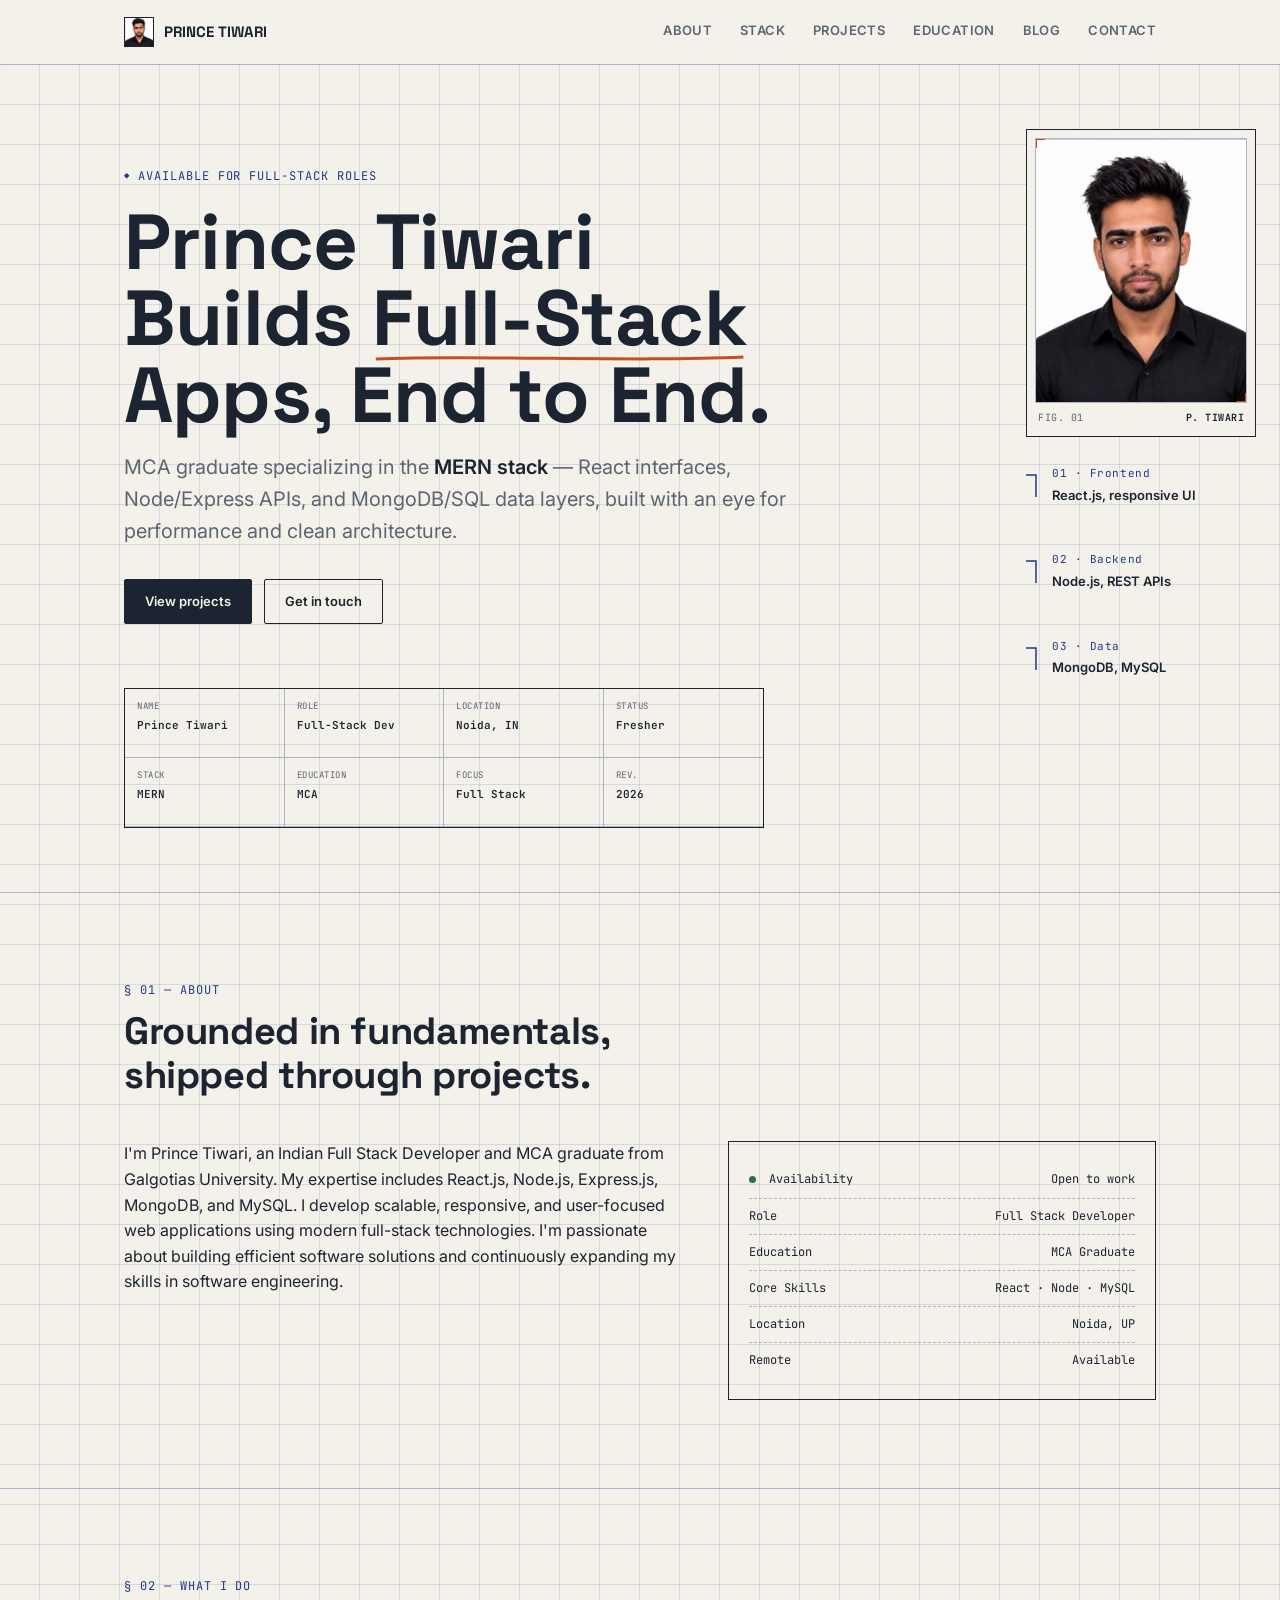
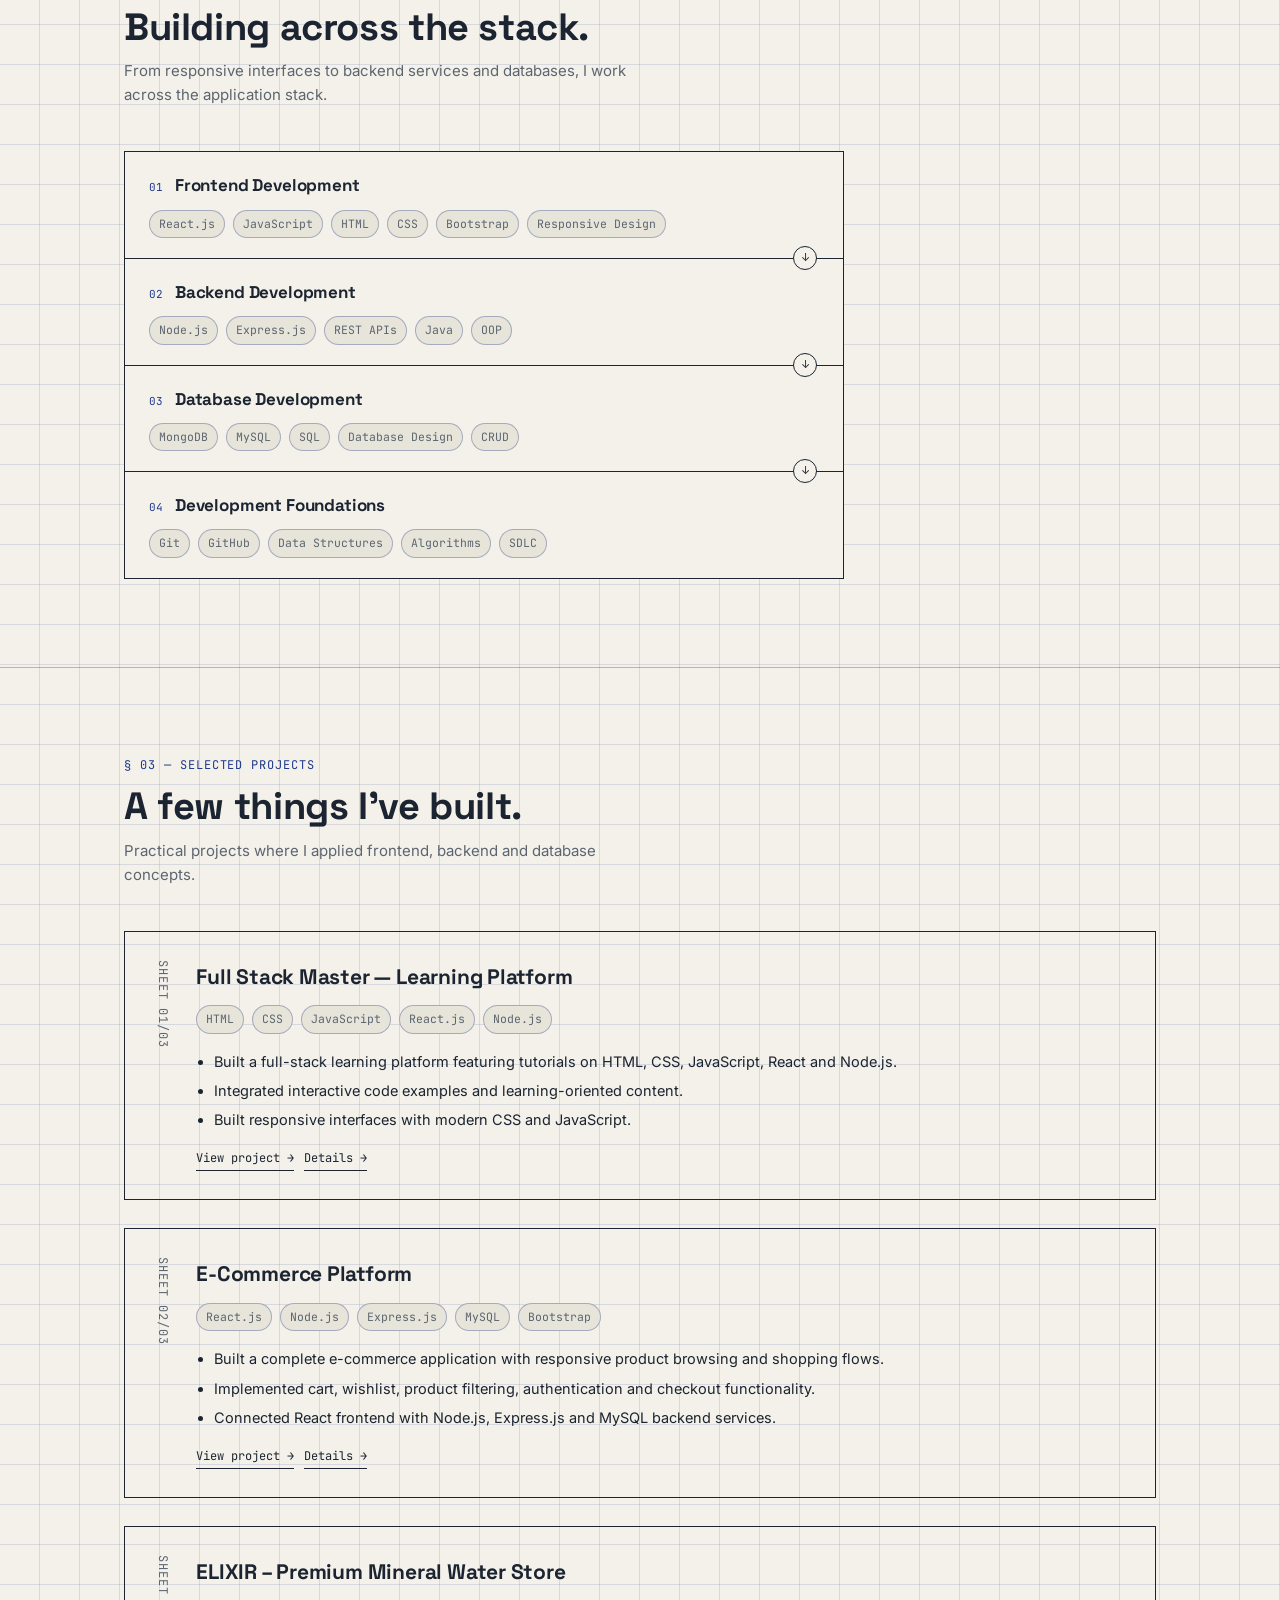
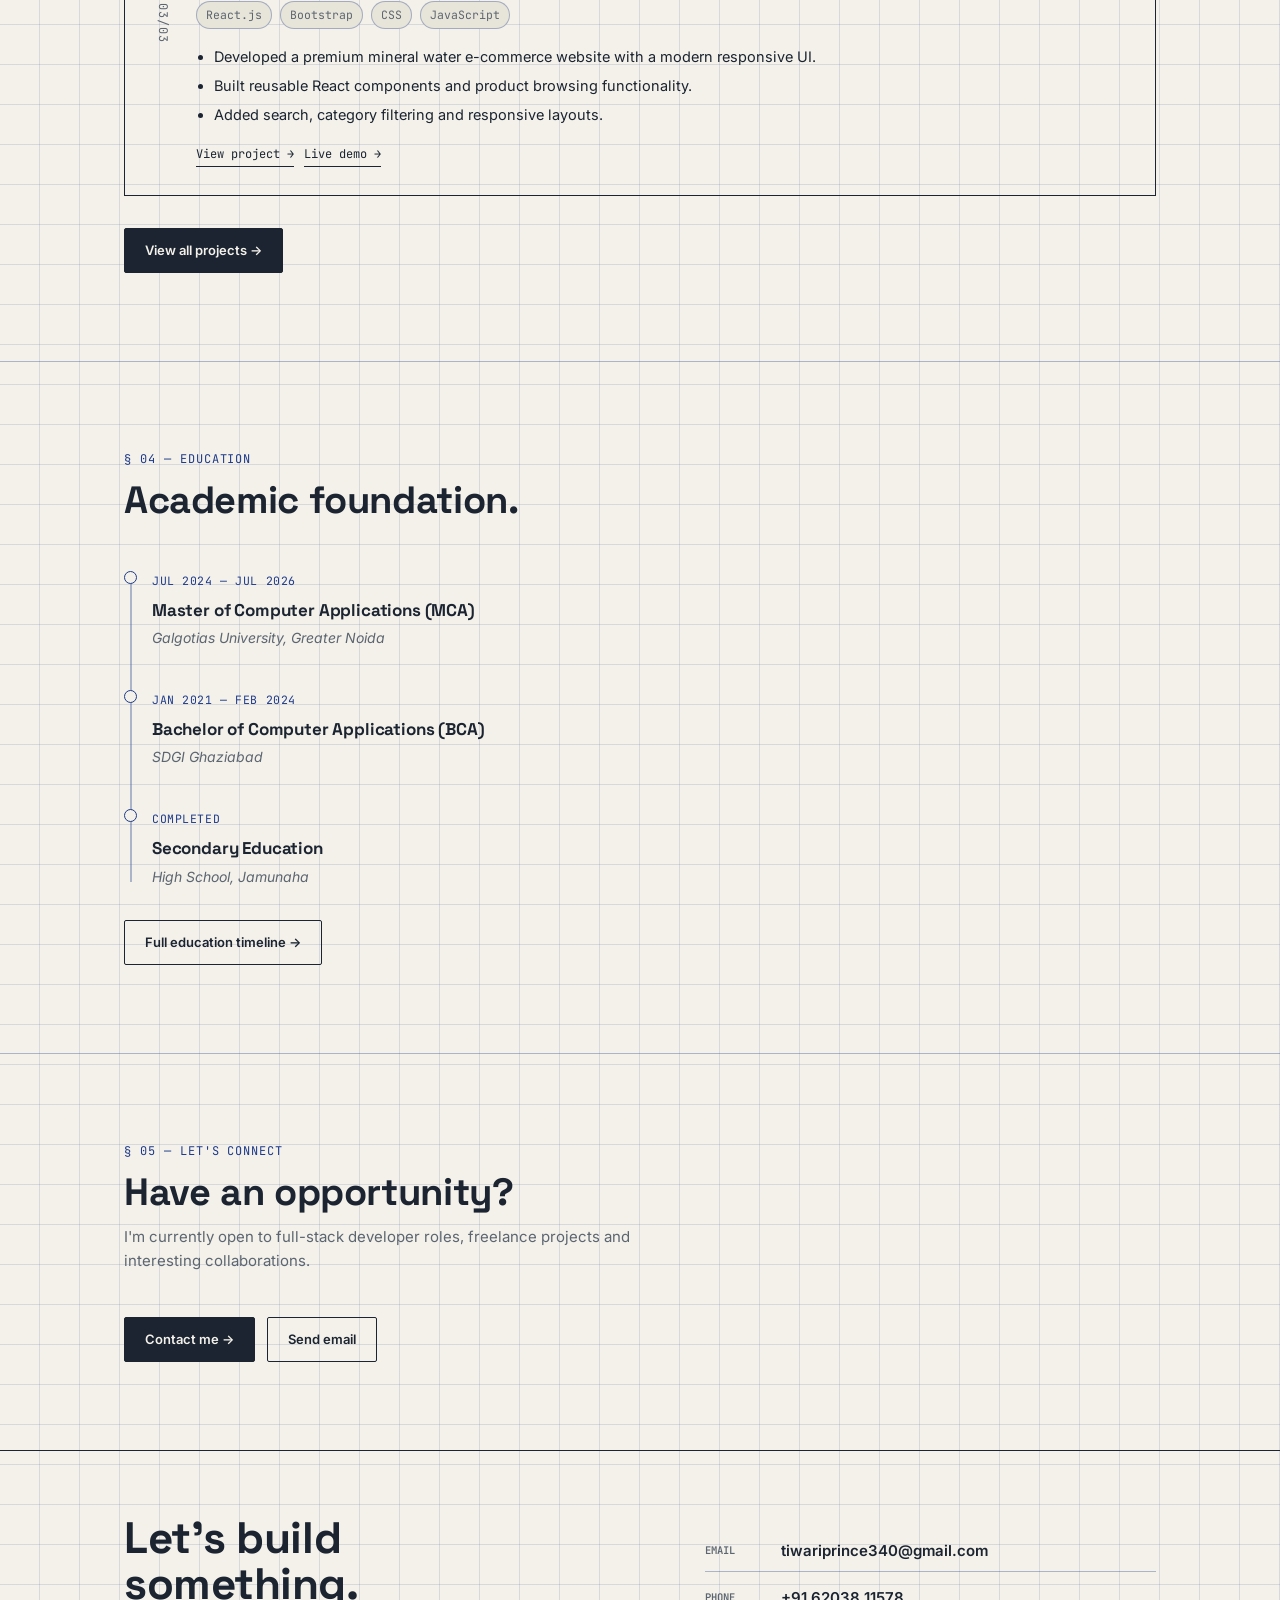
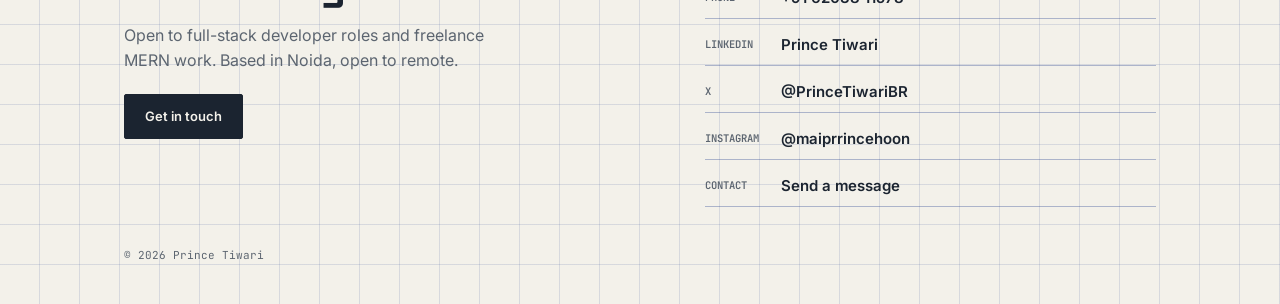
==== index.html @ 6db975df "Add Twitter link to social media section" ====
<!DOCTYPE html>
<html lang="en">

<head>
  <meta charset="UTF-8">
  <meta name="viewport" content="width=device-width, initial-scale=1.0">

  <title>Prince Tiwari | Full Stack Developer | Java & MERN Stack Portfolio</title>

  <meta name="description" content="Official portfolio of Prince Tiwari, Full Stack Developer specializing in Java, React.js, Node.js, Express.js, MongoDB and MySQL. Explore projects, skills and contact information.">

  <meta name="keywords" content="Prince Tiwari, Full Stack Developer, Java Developer, MERN Stack Developer, React Developer, Node.js, Express.js, MongoDB, MySQL, Portfolio">

  <meta name="author" content="Prince Tiwari">
  <meta name="robots" content="index, follow, max-image-preview:large">
  <meta name="language" content="English">
  <meta name="theme-color" content="#F3F1EA">

  <link rel="canonical" href="https://princetiwari.in/">

  <meta property="og:type" content="website">
  <meta property="og:site_name" content="Prince Tiwari">
  <meta property="og:title" content="Prince Tiwari | Full Stack Developer">
  <meta property="og:description" content="Official portfolio of Prince Tiwari featuring Full Stack Development projects, skills and experience.">
  <meta property="og:url" content="https://princetiwari.in/">
  <meta property="og:image" content="https://princetiwari.in/profile.webp">
  <meta property="og:image:width" content="1200">
  <meta property="og:image:height" content="630">
  <meta property="og:image:type" content="image/jpeg">

  <meta name="twitter:card" content="summary_large_image">
  <meta name="twitter:title" content="Prince Tiwari | Full Stack Developer">
  <meta name="twitter:description" content="Official portfolio of Prince Tiwari.">
  <meta name="twitter:creator" content="@PrinceTiwariBR">
  <meta name="twitter:image" content="https://princetiwari.in/profile.webp">

  <link rel="preconnect" href="https://fonts.googleapis.com">
  <link rel="preconnect" href="https://fonts.gstatic.com" crossorigin>

  <link href="https://fonts.googleapis.com/css2?family=Space+Grotesk:wght@500;600;700&family=Inter:wght@400;500;600&family=JetBrains+Mono:wght@400;500;600&display=swap" rel="stylesheet">

  <link rel="stylesheet" href="css/style.css">

  <link rel="icon" type="image/png" href="Pfavicon.png">

  <script type="application/ld+json">
  {
    "@context":"https://schema.org",
    "@type":"Person",
    "name":"Prince Tiwari",
    "url":"https://princetiwari.in",
    "jobTitle":"Full Stack Developer",
    "description":"Official portfolio of Prince Tiwari.",
    "email":"mailto:tiwariprince340@gmail.com",
    "sameAs":[
      "https://github.com/PRINCETIWARI360",
      "https://www.linkedin.com/in/princetiwariprincetiwari",
      "https://x.com/PrinceTiwariBR",
      "https://twitter.com/PrinceTiwariBR",
      "https://instagram.com/maiprrincehoon",
      "https://www.facebook.com/profile.php?id=100018404438643"
    ]
  }
  </script>
</head>

<body>

<header class="site">

  <div class="nav">

    <a class="brand" href="index.html">

      <span class="badge">
        <img src="Profile.webp" alt="Prince Tiwari">
      </span>

      PRINCE TIWARI

    </a>


    <button
      class="nav-toggle"
      id="navToggle"
      aria-label="Toggle navigation"
      aria-expanded="false"
    >
      <span></span>
      <span></span>
      <span></span>
    </button>


    <nav class="links" id="navLinks">

      <a href="about.html">
        About
      </a>

      <a href="stack.html">
        Stack
      </a>

      <a href="projects.html">
        Projects
      </a>

      <a href="education.html">
        Education
      </a>

      <a href="blog.html">Blog</a>

      <a href="contact.html">
        Contact
      </a>

    </nav>

  </div>

</header>


<main id="top">


  <section class="hero" style="border-top:none;">

    <div class="wrap">

      <span class="eyebrow">
        Available for full-stack roles
      </span>


      <h1>

        Prince Tiwari Builds

        <span class="draw-underline">

          Full-Stack

          <svg viewBox="0 0 200 10" preserveAspectRatio="none">
            <path d="M2,6 C60,2 140,9 198,4"></path>
          </svg>

        </span>

        Apps, End to End.

      </h1>


      <p class="role">

        MCA graduate specializing in the
        <strong>MERN stack</strong> — React interfaces,
        Node/Express APIs, and MongoDB/SQL data layers,
        built with an eye for performance and clean architecture.

      </p>


      <div class="cta-row">

        <a class="btn primary" href="projects.html">
          View projects
        </a>

        <a class="btn ghost" href="contact.html">
          Get in touch
        </a>

      </div>


      <div class="titleblock">

        <div>
          <span class="lbl">Name</span>
          <span class="val">Prince Tiwari</span>
        </div>

        <div>
          <span class="lbl">Role</span>
          <span class="val">Full-Stack Dev</span>
        </div>

        <div>
          <span class="lbl">Location</span>
          <span class="val">Noida, IN</span>
        </div>

        <div>
          <span class="lbl">Status</span>
          <span class="val">Fresher</span>
        </div>

        <div>
          <span class="lbl">Stack</span>
          <span class="val">MERN</span>
        </div>

        <div>
          <span class="lbl">Education</span>
          <span class="val">MCA</span>
        </div>

        <div>
          <span class="lbl">Focus</span>
          <span class="val">Full Stack</span>
        </div>

        <div>
          <span class="lbl">Rev.</span>
          <span class="val">2026</span>
        </div>

      </div>

    </div>


    <div class="callouts">


      <div class="hero-photo">

        <div class="frame">

          <span class="corner-tick tl"></span>
          <span class="corner-tick br"></span>

          <img
            src="Profile.webp"
            alt="Portrait of Prince Tiwari"
          >

        </div>

        <div class="cap">

          <span>Fig. 01</span>
          <b>P. Tiwari</b>

        </div>

      </div>


      <div class="callout">

        <svg width="20" height="30">
          <path
            d="M0,4 H10 V26"
            stroke="#1E3A8A"
            stroke-width="1.5"
            fill="none"
          ></path>
        </svg>

        <div class="k">
          01 · Frontend
        </div>

        <div class="v">
          React.js, responsive UI
        </div>

      </div>


      <div class="callout">

        <svg width="20" height="30">
          <path
            d="M0,4 H10 V26"
            stroke="#1E3A8A"
            stroke-width="1.5"
            fill="none"
          ></path>
        </svg>

        <div class="k">
          02 · Backend
        </div>

        <div class="v">
          Node.js, REST APIs
        </div>

      </div>


      <div class="callout">

        <svg width="20" height="30">
          <path
            d="M0,4 H10 V26"
            stroke="#1E3A8A"
            stroke-width="1.5"
            fill="none"
          ></path>
        </svg>

        <div class="k">
          03 · Data
        </div>

        <div class="v">
          MongoDB, MySQL
        </div>

      </div>


    </div>

  </section>


  <section id="about">

    <div class="wrap">

      <div class="section-head reveal">

        <span class="sheet-no">
          § 01 — About
        </span>

        <h2>
          Grounded in fundamentals,
          <br>
          shipped through projects.
        </h2>

      </div>


      <div class="about-grid reveal">

        <p>

          I'm Prince Tiwari, an Indian Full Stack Developer and
          MCA graduate from Galgotias University. My expertise
          includes React.js, Node.js, Express.js, MongoDB, and MySQL.

          I develop scalable, responsive, and user-focused web
          applications using modern full-stack technologies.

          I'm passionate about building efficient software solutions
          and continuously expanding my skills in software engineering.

        </p>


        <div class="status-card">

          <div class="row">

            <span>
              <span class="dot"></span>
              Availability
            </span>

            <span>
              Open to work
            </span>

          </div>


          <div class="row">
            <span>Role</span>
            <span>Full Stack Developer</span>
          </div>


          <div class="row">
            <span>Education</span>
            <span>MCA Graduate</span>
          </div>


          <div class="row">
            <span>Core Skills</span>
            <span>React · Node · MySQL</span>
          </div>


          <div class="row">
            <span>Location</span>
            <span>Noida, UP</span>
          </div>


          <div class="row">
            <span>Remote</span>
            <span>Available</span>
          </div>

        </div>

      </div>

    </div>

  </section>


  <section>

    <div class="wrap">

      <div class="section-head reveal">

        <span class="sheet-no">
          § 02 — What I do
        </span>

        <h2>
          Building across the stack.
        </h2>

        <p class="sub">
          From responsive interfaces to backend services and
          databases, I work across the application stack.
        </p>

      </div>


      <div class="stack-diagram reveal">


        <div class="stack-layer">

          <div class="layer-head">

            <span class="layer-tag">
              01
            </span>

            <h3>
              Frontend Development
            </h3>

          </div>

          <div class="tags">

            <span class="tag">React.js</span>
            <span class="tag">JavaScript</span>
            <span class="tag">HTML</span>
            <span class="tag">CSS</span>
            <span class="tag">Bootstrap</span>
            <span class="tag">Responsive Design</span>

          </div>

        </div>


        <div class="stack-layer">

          <span class="flow-arrow">
            ↓
          </span>

          <div class="layer-head">

            <span class="layer-tag">
              02
            </span>

            <h3>
              Backend Development
            </h3>

          </div>

          <div class="tags">

            <span class="tag">Node.js</span>
            <span class="tag">Express.js</span>
            <span class="tag">REST APIs</span>
            <span class="tag">Java</span>
            <span class="tag">OOP</span>

          </div>

        </div>


        <div class="stack-layer">

          <span class="flow-arrow">
            ↓
          </span>

          <div class="layer-head">

            <span class="layer-tag">
              03
            </span>

            <h3>
              Database Development
            </h3>

          </div>

          <div class="tags">

            <span class="tag">MongoDB</span>
            <span class="tag">MySQL</span>
            <span class="tag">SQL</span>
            <span class="tag">Database Design</span>
            <span class="tag">CRUD</span>

          </div>

        </div>


        <div class="stack-layer">

          <span class="flow-arrow">
            ↓
          </span>

          <div class="layer-head">

            <span class="layer-tag">
              04
            </span>

            <h3>
              Development Foundations
            </h3>

          </div>

          <div class="tags">

            <span class="tag">Git</span>
            <span class="tag">GitHub</span>
            <span class="tag">Data Structures</span>
            <span class="tag">Algorithms</span>
            <span class="tag">SDLC</span>

          </div>

        </div>


      </div>

    </div>

  </section>


  <section id="projects">

    <div class="wrap">

      <div class="section-head reveal">

        <span class="sheet-no">
          § 03 — Selected projects
        </span>

        <h2>
          A few things I've built.
        </h2>

        <p class="sub">
          Practical projects where I applied frontend,
          backend and database concepts.
        </p>

      </div>


      <div class="projects">


        <article class="project-card reveal">

          <div class="project-sheet">
            SHEET 01/03
          </div>


          <div class="project-body">

            <h3>
              Full Stack Master — Learning Platform
            </h3>


            <div class="tags">

              <span class="tag">HTML</span>
              <span class="tag">CSS</span>
              <span class="tag">JavaScript</span>
              <span class="tag">React.js</span>
              <span class="tag">Node.js</span>

            </div>


            <ul>

              <li>
                Built a full-stack learning platform featuring
                tutorials on HTML, CSS, JavaScript, React and Node.js.
              </li>

              <li>
                Integrated interactive code examples and
                learning-oriented content.
              </li>

              <li>
                Built responsive interfaces with modern CSS
                and JavaScript.
              </li>

            </ul>


            <div class="project-links">

              <a href="projects.html">
                View project →
              </a>

              <a href="projects.html">
                Details →
              </a>

            </div>

          </div>

        </article>


        <article class="project-card reveal">

          <div class="project-sheet">
            SHEET 02/03
          </div>


          <div class="project-body">

            <h3>
              E-Commerce Platform
            </h3>


            <div class="tags">

              <span class="tag">React.js</span>
              <span class="tag">Node.js</span>
              <span class="tag">Express.js</span>
              <span class="tag">MySQL</span>
              <span class="tag">Bootstrap</span>

            </div>


            <ul>

              <li>
                Built a complete e-commerce application with
                responsive product browsing and shopping flows.
              </li>

              <li>
                Implemented cart, wishlist, product filtering,
                authentication and checkout functionality.
              </li>

              <li>
                Connected React frontend with Node.js,
                Express.js and MySQL backend services.
              </li>

            </ul>


            <div class="project-links">

              <a href="projects.html">
                View project →
              </a>

              <a href="projects.html">
                Details →
              </a>

            </div>

          </div>

        </article>


        <article class="project-card reveal">

          <div class="project-sheet">
            SHEET 03/03
          </div>


          <div class="project-body">

            <h3>
              ELIXIR – Premium Mineral Water Store
            </h3>


            <div class="tags">

              <span class="tag">React.js</span>
              <span class="tag">Bootstrap</span>
              <span class="tag">CSS</span>
              <span class="tag">JavaScript</span>

            </div>


            <ul>

              <li>
                Developed a premium mineral water e-commerce
                website with a modern responsive UI.
              </li>

              <li>
                Built reusable React components and product
                browsing functionality.
              </li>

              <li>
                Added search, category filtering and
                responsive layouts.
              </li>

            </ul>


            <div class="project-links">

              <a href="projects.html">
                View project →
              </a>

              <a
                href="https://luxury-drinks.vercel.app/"
                target="_blank"
                rel="noopener noreferrer"
              >
                Live demo →
              </a>

            </div>

          </div>

        </article>


      </div>


      <div class="cta-row reveal">

        <a class="btn primary" href="projects.html">
          View all projects →
        </a>

      </div>

    </div>

  </section>


  <section id="education">

    <div class="wrap">

      <div class="section-head reveal">

        <span class="sheet-no">
          § 04 — Education
        </span>

        <h2>
          Academic foundation.
        </h2>

      </div>


      <div class="timeline reveal">


        <div class="t-item">

          <span class="range">
            Jul 2024 — Jul 2026
          </span>

          <h3>
            Master of Computer Applications (MCA)
          </h3>

          <div class="school">
            Galgotias University, Greater Noida
          </div>

        </div>


        <div class="t-item">

          <span class="range">
            Jan 2021 — Feb 2024
          </span>

          <h3>
            Bachelor of Computer Applications (BCA)
          </h3>

          <div class="school">
            SDGI Ghaziabad
          </div>

        </div>


        <div class="t-item">

          <span class="range">
            Completed
          </span>

          <h3>
            Secondary Education
          </h3>

          <div class="school">
            High School, Jamunaha
          </div>

        </div>


      </div>


      <div class="cta-row reveal">

        <a class="btn ghost" href="education.html">
          Full education timeline →
        </a>

      </div>

    </div>

  </section>


  <section>

    <div class="wrap">

      <div class="section-head reveal">

        <span class="sheet-no">
          § 05 — Let's connect
        </span>

        <h2>
          Have an opportunity?
        </h2>

        <p class="sub">
          I'm currently open to full-stack developer roles,
          freelance projects and interesting collaborations.
        </p>

      </div>


      <div class="cta-row reveal">

        <a class="btn primary" href="contact.html">
          Contact me →
        </a>

        <a
          class="btn ghost"
          href="mailto:tiwariprince340@gmail.com"
        >
          Send email
        </a>

      </div>

    </div>

  </section>


</main>


<footer id="contact">

  <div class="wrap">

    <div class="contact-grid">


      <div>

        <h2>
          Let's build
          <br>
          something.
        </h2>

        <p
          style="
            color:var(--ink-dim);
            margin-top:16px;
            max-width:40ch;
          "
        >
          Open to full-stack developer roles and freelance MERN work.
          Based in Noida, open to remote.
        </p>

        <a
          class="btn primary"
          href="contact.html"
          style="margin-top:20px;"
        >
          Get in touch
        </a>

      </div>


      <div class="contact-list">


        <a href="mailto:tiwariprince340@gmail.com">

          <span class="k">
            Email
          </span>

          tiwariprince340@gmail.com

        </a>


        <a href="tel:+916203811578">

          <span class="k">
            Phone
          </span>

          +91 62038 11578

        </a>


        <a
          href="https://linkedin.com/in/princetiwariprincetiwari/"
          target="_blank"
          rel="noopener noreferrer"
        >

          <span class="k">
            LinkedIn
          </span>

          Prince Tiwari

        </a>


        <a
          href="https://x.com/PrinceTiwariBR"
          target="_blank"
          rel="noopener noreferrer"
        >

          <span class="k">
            X
          </span>

          @PrinceTiwariBR

        </a>


        <a
          href="https://instagram.com/maiprrincehoon"
          target="_blank"
          rel="noopener noreferrer"
        >

          <span class="k">
            Instagram
          </span>

          @maiprrincehoon

        </a>


        <a href="contact.html">

          <span class="k">
            Contact
          </span>

          Send a message

        </a>


      </div>

    </div>


    <div class="fine">

      <span>
        © <span id="year"></span> Prince Tiwari
      </span>

    </div>

  </div>

</footer>


<script src="js/main.js"></script>

</body>

</html>
---- css/style.css ----
:root {
  --paper: #F3F1EA;
  --paper-dim: #E7E4D9;
  --ink: #1B2430;
  --ink-dim: #5C6570;
  --blue: #1E3A8A;
  --blue-line: #1E3A8A55;
  --blue-faint: #1E3A8A22;
  --accent: #C4501F;
  --ok: #2F6D4F;
  --radius: 2px;
  --maxw: 1080px;
}

* {
  box-sizing: border-box;
  margin: 0;
  padding: 0;
}

html {
  scroll-behavior: smooth;
}

body {
  margin: 0;
  background:
    repeating-linear-gradient(
      0deg,
      transparent,
      transparent 39px,
      var(--blue-faint) 39px,
      var(--blue-faint) 40px
    ),
    repeating-linear-gradient(
      90deg,
      transparent,
      transparent 39px,
      var(--blue-faint) 39px,
      var(--blue-faint) 40px
    ),
    var(--paper);
  color: var(--ink);
  font-family: "Inter", sans-serif;
  line-height: 1.6;
  overflow-x: hidden;
}

::selection {
  background: var(--blue);
  color: var(--paper);
}

a {
  color: inherit;
}

button,
input,
textarea {
  font-family: inherit;
}

img {
  max-width: 100%;
}

.mono {
  font-family: "JetBrains Mono", monospace;
}

.wrap {
  width: 100%;
  max-width: var(--maxw);
  margin: 0 auto;
  padding: 0 24px;
}

h1,
h2,
h3 {
  font-family: "Space Grotesk", sans-serif;
  margin: 0;
  letter-spacing: -0.01em;
}

h1,
h2,
h3,
p {
  overflow-wrap: break-word;
}

:focus-visible {
  outline: 2px solid var(--accent);
  outline-offset: 3px;
}

header.site {
  position: sticky;
  top: 0;
  z-index: 40;
  background: rgba(243, 241, 234, 0.9);
  backdrop-filter: blur(8px);
  border-bottom: 1px solid var(--blue-line);
}

.nav {
  display: flex;
  align-items: center;
  justify-content: space-between;
  width: 100%;
  max-width: var(--maxw);
  min-height: 64px;
  margin: 0 auto;
  padding: 14px 24px;
}

.brand {
  display: flex;
  align-items: center;
  gap: 10px;
  font-family: "Space Grotesk", sans-serif;
  font-weight: 700;
  font-size: 15px;
  text-decoration: none;
  white-space: nowrap;
}

.brand .badge {
  width: 30px;
  height: 30px;
  border: 1.5px solid var(--ink);
  display: flex;
  align-items: center;
  justify-content: center;
  font-size: 12px;
  font-weight: 700;
  font-family: "JetBrains Mono", monospace;
  background: var(--paper);
  overflow: hidden;
  flex-shrink: 0;
}

.brand .badge img {
  width: 100%;
  height: 100%;
  object-fit: cover;
  display: block;
}

nav.links {
  display: flex;
  align-items: center;
  gap: 28px;
}

nav.links a {
  text-decoration: none;
  font-size: 13px;
  font-weight: 600;
  color: var(--ink-dim);
  letter-spacing: 0.03em;
  text-transform: uppercase;
  position: relative;
  padding-bottom: 3px;
}

nav.links a::after {
  content: "";
  position: absolute;
  left: 0;
  bottom: 0;
  width: 0;
  height: 1.5px;
  background: var(--accent);
  transition: width 200ms ease;
}

nav.links a:hover::after,
nav.links a:focus-visible::after {
  width: 100%;
}

.nav-toggle {
  display: none;
  background: transparent;
  border: 1px solid var(--ink);
  border-radius: var(--radius);
  width: 38px;
  height: 34px;
  cursor: pointer;
  padding: 0;
}

.nav-toggle span {
  display: block;
  width: 17px;
  height: 2px;
  background: var(--ink);
  margin: 3px auto;
}

.hero {
  position: relative;
  padding: 96px 0 64px;
  overflow: hidden;
}

.hero .wrap {
  position: relative;
}

.eyebrow {
  display: inline-flex;
  align-items: center;
  gap: 8px;
  font-family: "JetBrains Mono", monospace;
  font-size: 12px;
  letter-spacing: 0.08em;
  color: var(--blue);
  text-transform: uppercase;
  margin-bottom: 18px;
}

.eyebrow::before {
  content: "◆";
  font-size: 9px;
}

.hero h1 {
  font-size: clamp(40px, 7vw, 78px);
  line-height: 0.98;
  font-weight: 700;
  max-width: 14ch;
}

.hero .role {
  margin-top: 18px;
  font-size: clamp(16px, 2.4vw, 20px);
  color: var(--ink-dim);
  max-width: 52ch;
}

.hero .role strong {
  color: var(--ink);
  font-weight: 600;
}

.cta-row {
  display: flex;
  flex-wrap: wrap;
  gap: 12px;
  margin-top: 32px;
}

.btn {
  display: inline-flex;
  align-items: center;
  justify-content: center;
  gap: 8px;
  min-height: 44px;
  padding: 11px 20px;
  border-radius: var(--radius);
  font-size: 13px;
  font-weight: 600;
  text-decoration: none;
  border: 1.5px solid var(--ink);
  cursor: pointer;
  font-family: "Inter", sans-serif;
  transition:
    transform 150ms ease,
    background 150ms ease,
    color 150ms ease;
}

.btn.primary {
  background: var(--ink);
  color: var(--paper);
}

.btn.primary:hover {
  background: var(--blue);
  border-color: var(--blue);
  transform: translateY(-2px);
}

.btn.ghost {
  background: transparent;
  color: var(--ink);
}

.btn.ghost:hover {
  background: var(--ink);
  color: var(--paper);
  transform: translateY(-2px);
}

.btn:disabled {
  opacity: 0.6;
  cursor: not-allowed;
  transform: none;
}

.callouts {
  position: absolute;
  right: 24px;
  top: 64px;
  width: 230px;
  display: none;
}

.hero-photo {
  border: 1.5px solid var(--ink);
  background: var(--paper);
  padding: 8px;
  margin-bottom: 28px;
}

.hero-photo .frame {
  position: relative;
  border: 1px solid var(--blue-line);
  overflow: hidden;
  aspect-ratio: 4 / 5;
}

.hero-photo img {
  width: 100%;
  height: 100%;
  aspect-ratio: 4 / 5;
  object-fit: cover;
  display: block;
}

.hero-photo .cap {
  display: flex;
  justify-content: space-between;
  align-items: baseline;
  font-family: "JetBrains Mono", monospace;
  font-size: 10px;
  color: var(--ink-dim);
  padding: 7px 3px 2px;
  text-transform: uppercase;
  letter-spacing: 0.05em;
}

.hero-photo .cap b {
  color: var(--ink);
}

.corner-tick {
  position: absolute;
  width: 10px;
  height: 10px;
}

.corner-tick.tl {
  top: -1px;
  left: -1px;
  border-top: 2px solid var(--accent);
  border-left: 2px solid var(--accent);
}

.corner-tick.br {
  bottom: -1px;
  right: -1px;
  border-bottom: 2px solid var(--accent);
  border-right: 2px solid var(--accent);
}

.callout {
  position: relative;
  margin-bottom: 46px;
  padding-left: 26px;
}

.callout svg {
  position: absolute;
  left: 0;
  top: 6px;
}

.callout .k {
  font-family: "JetBrains Mono", monospace;
  font-size: 11px;
  color: var(--blue);
  letter-spacing: 0.05em;
}

.callout .v {
  font-size: 13px;
  font-weight: 600;
  margin-top: 2px;
}

.titleblock {
  margin-top: 64px;
  border: 1.5px solid var(--ink);
  display: grid;
  grid-template-columns: repeat(4, 1fr);
  max-width: 640px;
  min-height: 140px;
  align-items: stretch;
  font-family: "JetBrains Mono", monospace;
  font-size: 11px;
}

.titleblock div {
  padding: 10px 12px;
  border-right: 1px solid var(--blue-line);
  border-bottom: 1px solid var(--blue-line);
  min-width: 0;
}

.titleblock div:nth-child(4n) {
  border-right: none;
}

.titleblock .lbl {
  color: var(--ink-dim);
  text-transform: uppercase;
  letter-spacing: 0.06em;
  font-size: 9px;
  margin-bottom: 4px;
  display: block;
}

.titleblock .val {
  font-weight: 600;
  color: var(--ink);
  overflow-wrap: anywhere;
}

.draw-underline {
  position: relative;
  display: inline-block;
}

.draw-underline svg {
  position: absolute;
  left: 0;
  bottom: -6px;
  width: 100%;
  height: 10px;
}

.draw-underline path {
  stroke: var(--accent);
  stroke-width: 3;
  fill: none;
  stroke-dasharray: 400;
  stroke-dashoffset: 400;
  animation: draw 900ms 300ms ease forwards;
}

@keyframes draw {
  to {
    stroke-dashoffset: 0;
  }
}

section {
  padding: 88px 0;
  border-top: 1px solid var(--blue-line);
}

.section-head {
  margin-bottom: 44px;
}

.sheet-no {
  font-family: "JetBrains Mono", monospace;
  font-size: 12px;
  color: var(--blue);
  letter-spacing: 0.08em;
  text-transform: uppercase;
  display: block;
  margin-bottom: 10px;
}

.section-head h2 {
  font-size: clamp(26px, 4vw, 38px);
  line-height: 1.15;
}

.section-head p.sub {
  color: var(--ink-dim);
  max-width: 60ch;
  margin-top: 10px;
  font-size: 15px;
}

.reveal {
  opacity: 0;
  transform: translateY(18px);
  transition:
    opacity 600ms ease,
    transform 600ms ease;
}

.reveal.visible {
  opacity: 1;
  transform: none;
}

.about-grid {
  display: grid;
  grid-template-columns: 1.3fr 1fr;
  gap: 48px;
}

.about-grid p {
  font-size: 16px;
  color: var(--ink);
}

.status-card {
  border: 1.5px solid var(--ink);
  padding: 20px;
  font-family: "JetBrains Mono", monospace;
  font-size: 12px;
  align-self: start;
}

.status-card .row {
  display: flex;
  justify-content: space-between;
  align-items: flex-start;
  gap: 15px;
  padding: 8px 0;
  border-bottom: 1px dashed var(--blue-line);
}

.status-card .row:last-child {
  border-bottom: none;
}

.status-card .row > span:last-child {
  text-align: right;
  overflow-wrap: anywhere;
}

.status-card .dot {
  width: 7px;
  height: 7px;
  border-radius: 50%;
  background: var(--ok);
  display: inline-block;
  margin-right: 6px;
}

.stack-diagram {
  position: relative;
  display: flex;
  flex-direction: column;
  gap: 0;
  max-width: 720px;
}

.stack-layer {
  border: 1.5px solid var(--ink);
  border-top: none;
  padding: 20px 24px;
  position: relative;
  background: var(--paper);
}

.stack-layer:first-child {
  border-top: 1.5px solid var(--ink);
}

.stack-layer .layer-head {
  display: flex;
  align-items: baseline;
  gap: 12px;
  margin-bottom: 10px;
}

.stack-layer .layer-tag {
  font-family: "JetBrains Mono", monospace;
  font-size: 11px;
  color: var(--blue);
}

.stack-layer h3 {
  font-size: 17px;
}

.tags {
  display: flex;
  flex-wrap: wrap;
  gap: 8px;
}

.tag {
  font-family: "JetBrains Mono", monospace;
  font-size: 11.5px;
  border: 1px solid var(--blue-line);
  padding: 4px 9px;
  border-radius: 999px;
  color: var(--ink-dim);
  background: var(--paper-dim);
  overflow-wrap: anywhere;
}

.flow-arrow {
  position: absolute;
  right: 26px;
  top: -13px;
  width: 24px;
  height: 24px;
  border: 1.5px solid var(--ink);
  border-radius: 50%;
  background: var(--paper);
  display: flex;
  align-items: center;
  justify-content: center;
  font-size: 11px;
  z-index: 2;
}

.projects {
  display: flex;
  flex-direction: column;
  gap: 28px;
}

.project-card {
  border: 1.5px solid var(--ink);
  padding: 28px;
  display: grid;
  grid-template-columns: auto 1fr;
  gap: 24px;
  position: relative;
  transition:
    box-shadow 200ms ease,
    transform 200ms ease;
}

.project-card:hover {
  box-shadow: 6px 6px 0 var(--blue-faint);
  transform: translate(-2px, -2px);
}

.project-sheet {
  font-family: "JetBrains Mono", monospace;
  font-size: 12px;
  color: var(--ink-dim);
  writing-mode: vertical-rl;
  text-orientation: mixed;
  letter-spacing: 0.08em;
}

.project-body h3 {
  font-size: 21px;
  margin-bottom: 4px;
}

.project-body .tags {
  margin: 12px 0 16px;
}

.project-body ul {
  margin: 0 0 18px;
  padding-left: 18px;
  color: var(--ink);
  font-size: 14.5px;
}

.project-body li {
  margin-bottom: 6px;
}

.project-links {
  display: flex;
  flex-wrap: wrap;
  gap: 10px;
}

.project-links a {
  font-family: "JetBrains Mono", monospace;
  font-size: 12px;
  text-decoration: none;
  border-bottom: 1px solid var(--ink);
  padding-bottom: 2px;
  color: var(--ink);
}

.project-links a:hover {
  color: var(--accent);
  border-color: var(--accent);
}

.timeline {
  position: relative;
  padding-left: 28px;
  max-width: 720px;
}

.timeline::before {
  content: "";
  position: absolute;
  left: 6px;
  top: 6px;
  bottom: 6px;
  width: 1.5px;
  background: var(--blue-line);
}

.t-item {
  position: relative;
  padding-bottom: 36px;
}

.t-item:last-child {
  padding-bottom: 0;
}

.t-item::before {
  content: "";
  position: absolute;
  left: -28px;
  top: 4px;
  width: 11px;
  height: 11px;
  border: 1.5px solid var(--blue);
  background: var(--paper);
  border-radius: 50%;
}

.t-item .range {
  font-family: "JetBrains Mono", monospace;
  font-size: 11.5px;
  color: var(--blue);
  text-transform: uppercase;
  letter-spacing: 0.05em;
}

.t-item h3 {
  font-size: 17px;
  margin: 5px 0 3px;
}

.t-item .school {
  color: var(--ink-dim);
  font-size: 14px;
  font-style: italic;
}

footer {
  border-top: 1.5px solid var(--ink);
  padding: 64px 0 40px;
}

.contact-grid {
  display: grid;
  grid-template-columns: 1.2fr 1fr;
  gap: 40px;
}

footer h2 {
  font-size: clamp(28px, 5vw, 44px);
  max-width: 12ch;
  line-height: 1.05;
}

.contact-list {
  display: flex;
  flex-direction: column;
  gap: 14px;
  margin-top: 24px;
}

.contact-list a {
  display: flex;
  align-items: center;
  gap: 12px;
  text-decoration: none;
  font-size: 15px;
  font-weight: 600;
  padding-bottom: 8px;
  border-bottom: 1px solid var(--blue-line);
  transition:
    padding-left 150ms ease,
    color 150ms ease;
  overflow-wrap: anywhere;
}

.contact-list a:hover {
  padding-left: 8px;
  color: var(--blue);
}

.contact-list .k {
  font-family: "JetBrains Mono", monospace;
  font-size: 10.5px;
  color: var(--ink-dim);
  text-transform: uppercase;
  width: 64px;
  flex-shrink: 0;
}

.fine {
  margin-top: 40px;
  font-family: "JetBrains Mono", monospace;
  font-size: 11px;
  color: var(--ink-dim);
  display: flex;
  justify-content: space-between;
  flex-wrap: wrap;
  gap: 8px;
}

#contact-form {
  width: 100%;
  max-width: 720px;
}

#contact-form input,
#contact-form textarea {
  transition:
    border-color 150ms ease,
    box-shadow 150ms ease;
}

#contact-form input:focus,
#contact-form textarea:focus {
  border-color: var(--blue) !important;
  box-shadow: 3px 3px 0 var(--blue-faint);
}

#contact-form textarea {
  min-height: 150px;
}

@media (min-width: 960px) {
  .callouts {
    display: block;
  }
}

@media (max-width: 959px) {
  .hero {
    padding-top: 75px;
  }

  .hero h1 {
    max-width: 13ch;
  }

  .callouts {
    position: relative;
    right: auto;
    top: auto;
    width: min(100%, 360px);
    margin: 50px auto 0;
    display: block;
  }

  .hero-photo {
    margin-bottom: 30px;
  }

  .callout {
    margin-bottom: 28px;
  }

  .titleblock {
    max-width: 100%;
  }
}

@media (max-width: 760px) {
  nav.links {
    position: absolute;
    top: 100%;
    left: 0;
    right: 0;
    flex-direction: column;
    align-items: stretch;
    background: rgba(243, 241, 234, 0.98);
    border-bottom: 1px solid var(--blue-line);
    padding: 16px 24px;
    gap: 0;
    display: none;
  }

  nav.links.open {
    display: flex;
  }

  nav.links a {
    padding: 12px 0;
    border-bottom: 1px solid var(--blue-line);
  }

  nav.links a:last-child {
    border-bottom: none;
  }

  .nav-toggle {
    display: block;
  }

  .hero {
    padding: 68px 0 55px;
  }

  .hero h1 {
    font-size: clamp(38px, 11vw, 58px);
    max-width: 100%;
  }

  .hero .role {
    font-size: 16px;
  }

  .titleblock {
    grid-template-columns: repeat(2, 1fr);
    margin-top: 45px;
  }

  .titleblock div:nth-child(4n) {
    border-right: 1px solid var(--blue-line);
  }

  .titleblock div:nth-child(2n) {
    border-right: none;
  }

  section {
    padding: 65px 0;
  }

  .about-grid {
    grid-template-columns: 1fr;
    gap: 30px;
  }

  .contact-grid {
    grid-template-columns: 1fr;
    gap: 25px;
  }

  .project-card {
    grid-template-columns: 1fr;
    gap: 15px;
    padding: 22px;
  }

  .project-sheet {
    writing-mode: horizontal-tb;
  }

  .stack-layer {
    padding: 18px;
  }

  .stack-layer .layer-head {
    align-items: flex-start;
  }

  .flow-arrow {
    right: 18px;
  }

  .status-card {
    width: 100%;
  }

  .contact-list {
    margin-top: 0;
  }
}

@media (max-width: 520px) {
  .wrap {
    padding: 0 17px;
  }

  .nav {
    padding: 12px 17px;
  }

  .brand {
    font-size: 13px;
  }

  .brand .badge {
    width: 28px;
    height: 28px;
  }

  .hero {
    padding: 55px 0 45px;
  }

  .eyebrow {
    font-size: 10px;
  }

  .hero h1 {
    font-size: clamp(35px, 12vw, 48px);
    line-height: 1.02;
  }

  .hero .role {
    font-size: 15px;
    line-height: 1.55;
  }

  .cta-row {
    flex-direction: column;
    align-items: stretch;
  }

  .cta-row .btn {
    width: 100%;
  }

  .titleblock {
    grid-template-columns: 1fr 1fr;
    font-size: 10px;
  }

  .titleblock div {
    padding: 9px;
  }

  .titleblock .lbl {
    font-size: 8px;
  }

  .titleblock .val {
    font-size: 10px;
  }

  .callouts {
    width: 100%;
  }

  .hero-photo {
    max-width: 300px;
    margin-left: auto;
    margin-right: auto;
  }

  .section-head {
    margin-bottom: 30px;
  }

  .section-head h2 {
    font-size: 27px;
  }

  .section-head p.sub {
    font-size: 14px;
  }

  .about-grid p {
    font-size: 14.5px;
  }

  .status-card {
    padding: 15px;
    font-size: 10.5px;
  }

  .status-card .row {
    gap: 10px;
  }

  .stack-layer h3 {
    font-size: 15px;
  }

  .stack-layer .layer-tag {
    font-size: 10px;
  }

  .tag {
    font-size: 10px;
    padding: 4px 8px;
  }

  .project-card {
    padding: 18px;
  }

  .project-body h3 {
    font-size: 19px;
  }

  .project-body ul {
    font-size: 13.5px;
    padding-left: 17px;
  }

  .project-sheet {
    font-size: 10px;
  }

  .timeline {
    padding-left: 25px;
  }

  .t-item::before {
    left: -25px;
  }

  .timeline::before {
    left: 5px;
  }

  .t-item h3 {
    font-size: 15px;
  }

  .t-item .school {
    font-size: 13px;
  }

  .t-item .range {
    font-size: 10px;
  }

  footer {
    padding: 50px 0 30px;
  }

  footer h2 {
    font-size: 34px;
  }

  .contact-list a {
    font-size: 13px;
  }

  .contact-list .k {
    width: 58px;
    font-size: 9px;
  }

  .fine {
    font-size: 9px;
  }
}

@media (prefers-reduced-motion: reduce) {
  html {
    scroll-behavior: auto;
  }

  *,
  *::before,
  *::after {
    animation-duration: 0.001ms !important;
    animation-iteration-count: 1 !important;
    transition-duration: 0.001ms !important;
  }
}
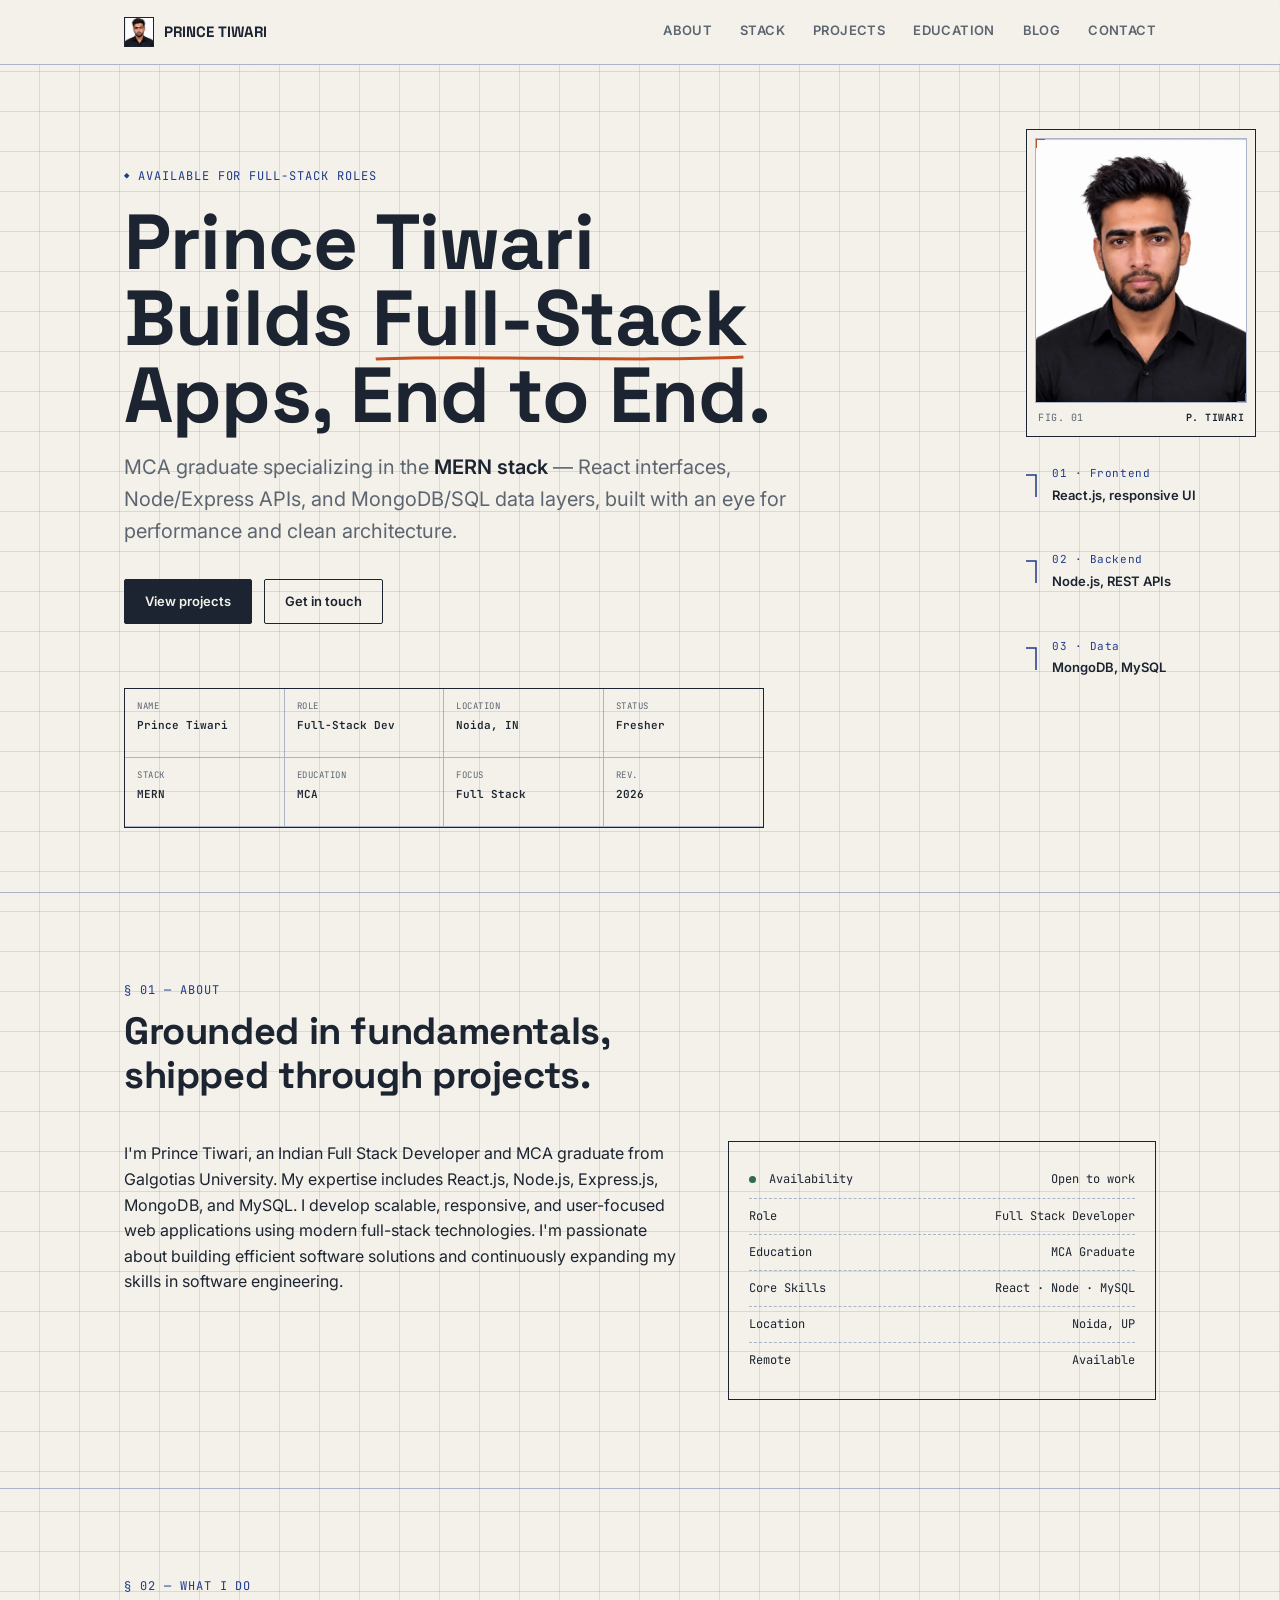
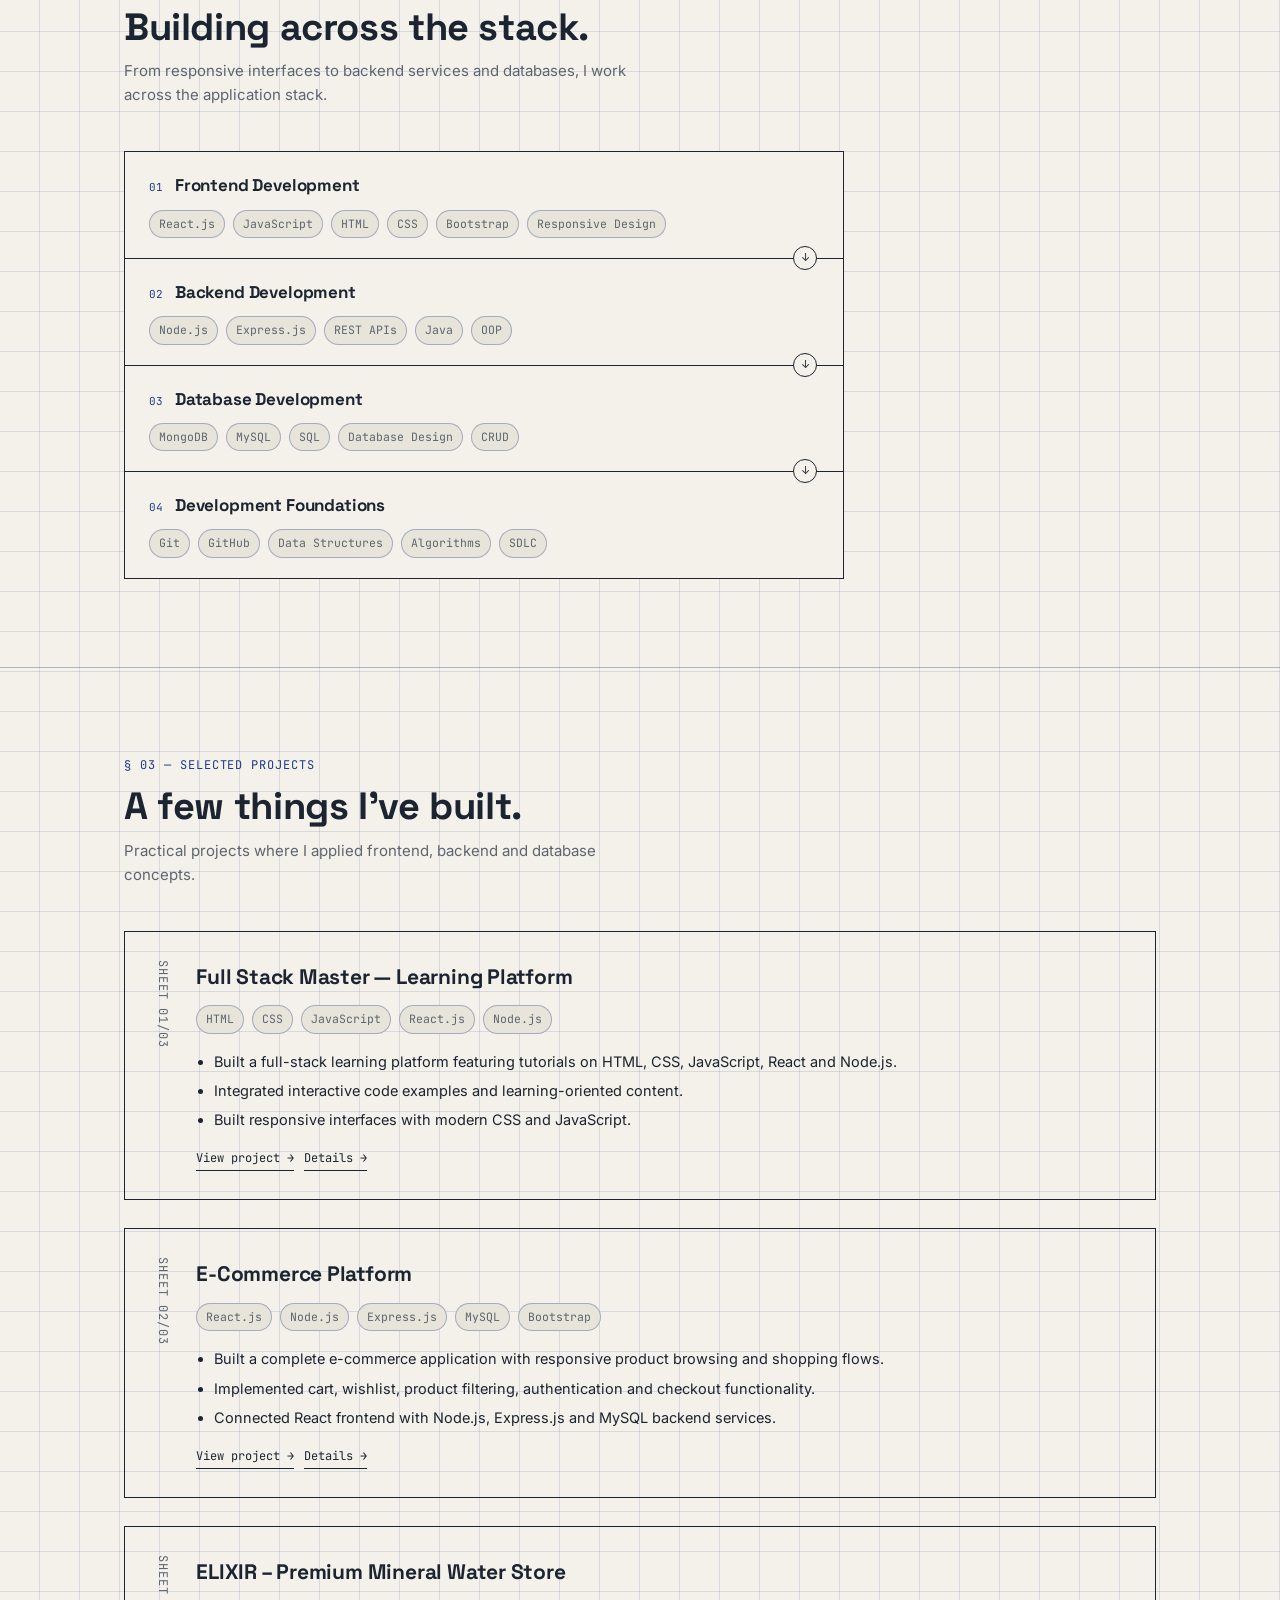
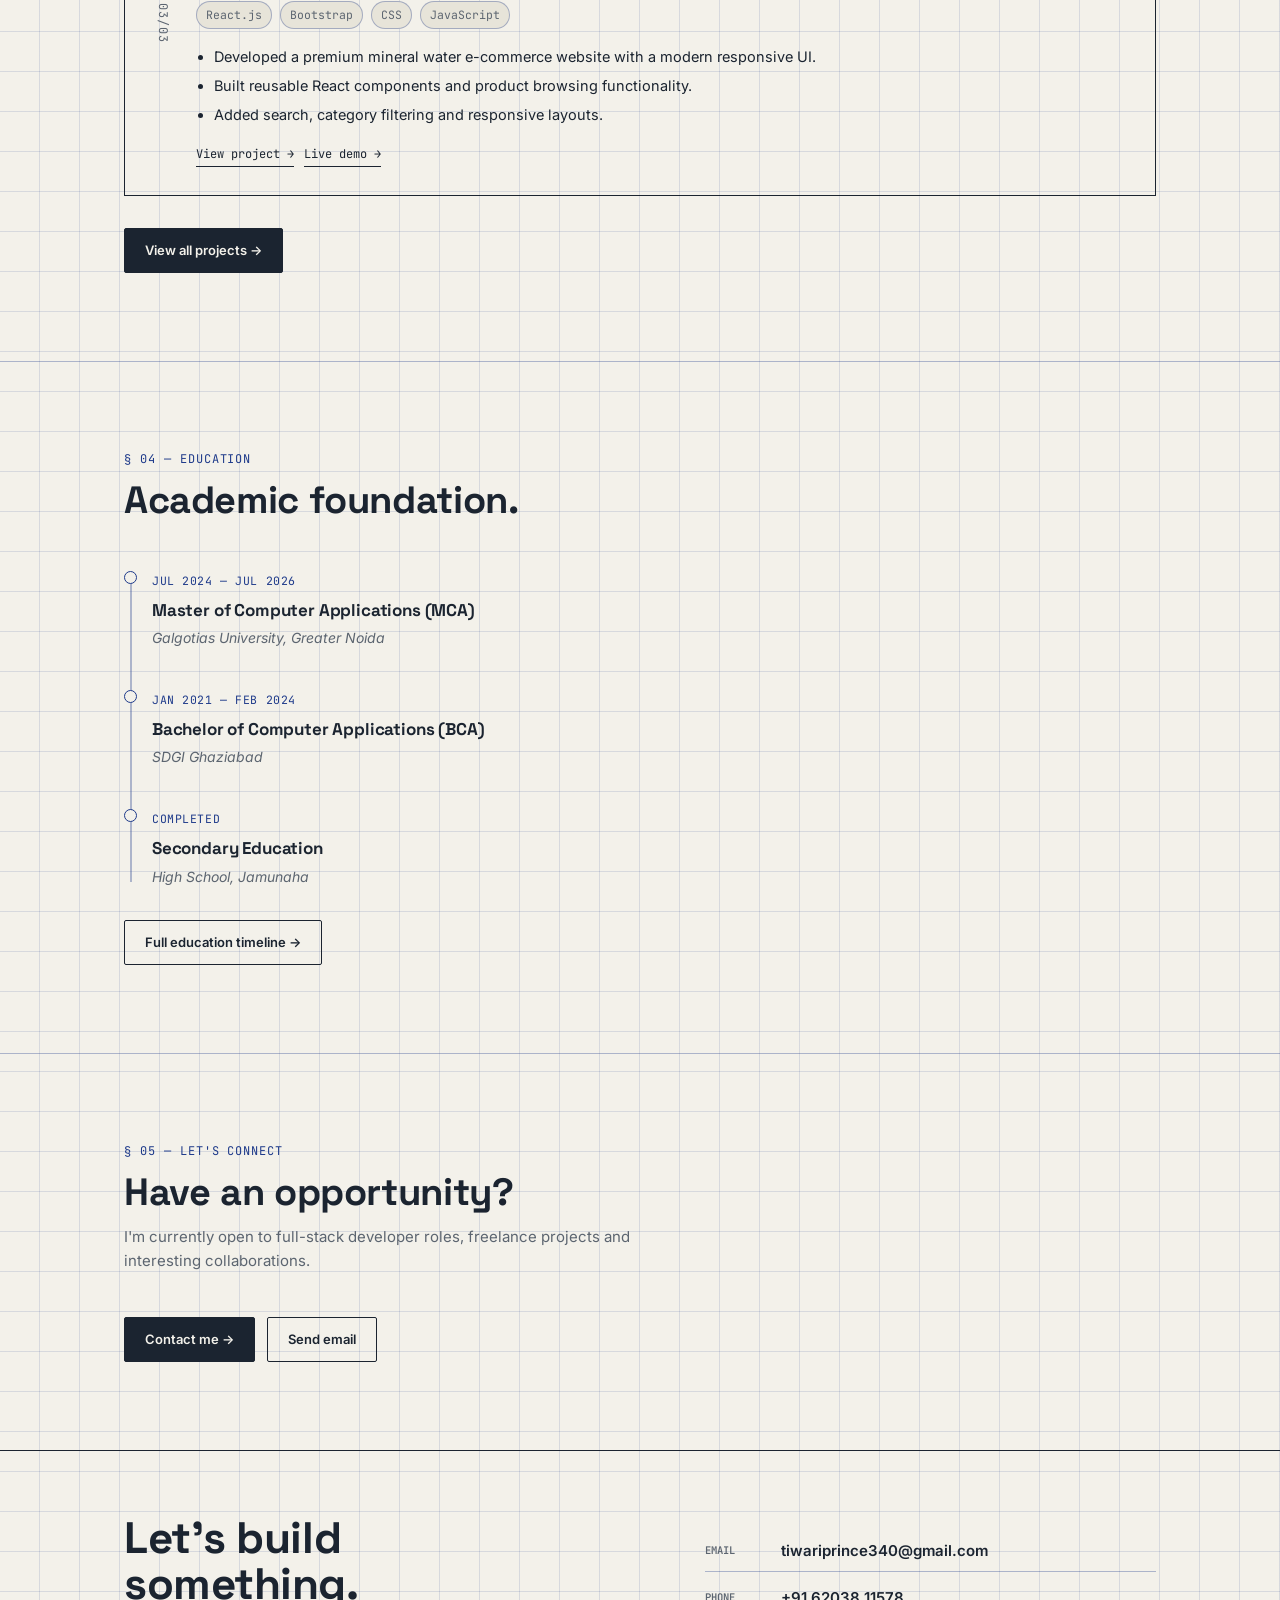
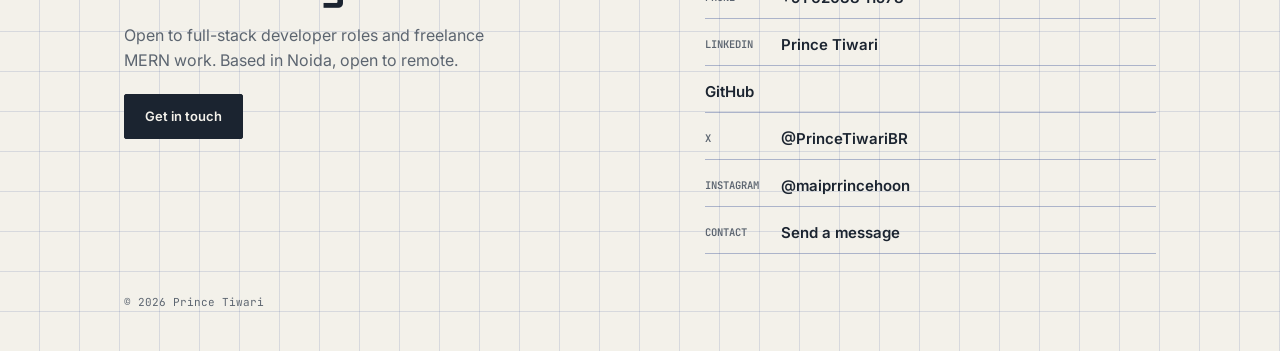
==== commit 76b0cdf0: "Modify JSON-LD schema and add GitHub link Updated JSON-LD schema for person with new ID and added Gi" ====
--- a/index.html
+++ b/index.html
@@ -46,9 +46,10 @@
   <script type="application/ld+json">
   {
     "@context":"https://schema.org",
-    "@type":"Person",
-    "name":"Prince Tiwari",
-    "url":"https://princetiwari.in",
+    "@type": "Person",
+    "@id": "https://princetiwari.in/#person",
+    "name": "Prince Tiwari",
+    "url": "https://princetiwari.in/",
     "jobTitle":"Full Stack Developer",
     "description":"Official portfolio of Prince Tiwari.",
     "email":"mailto:tiwariprince340@gmail.com",
@@ -56,7 +57,6 @@
       "https://github.com/PRINCETIWARI360",
       "https://www.linkedin.com/in/princetiwariprincetiwari",
       "https://x.com/PrinceTiwariBR",
-      "https://twitter.com/PrinceTiwariBR",
       "https://instagram.com/maiprrincehoon",
       "https://www.facebook.com/profile.php?id=100018404438643"
     ]
@@ -1003,6 +1003,9 @@
           Prince Tiwari
 
         </a>
+        <a href="https://github.com/PRINCETIWARI360" target="_blank">
+         GitHub
+        </a>
 
 
         <a
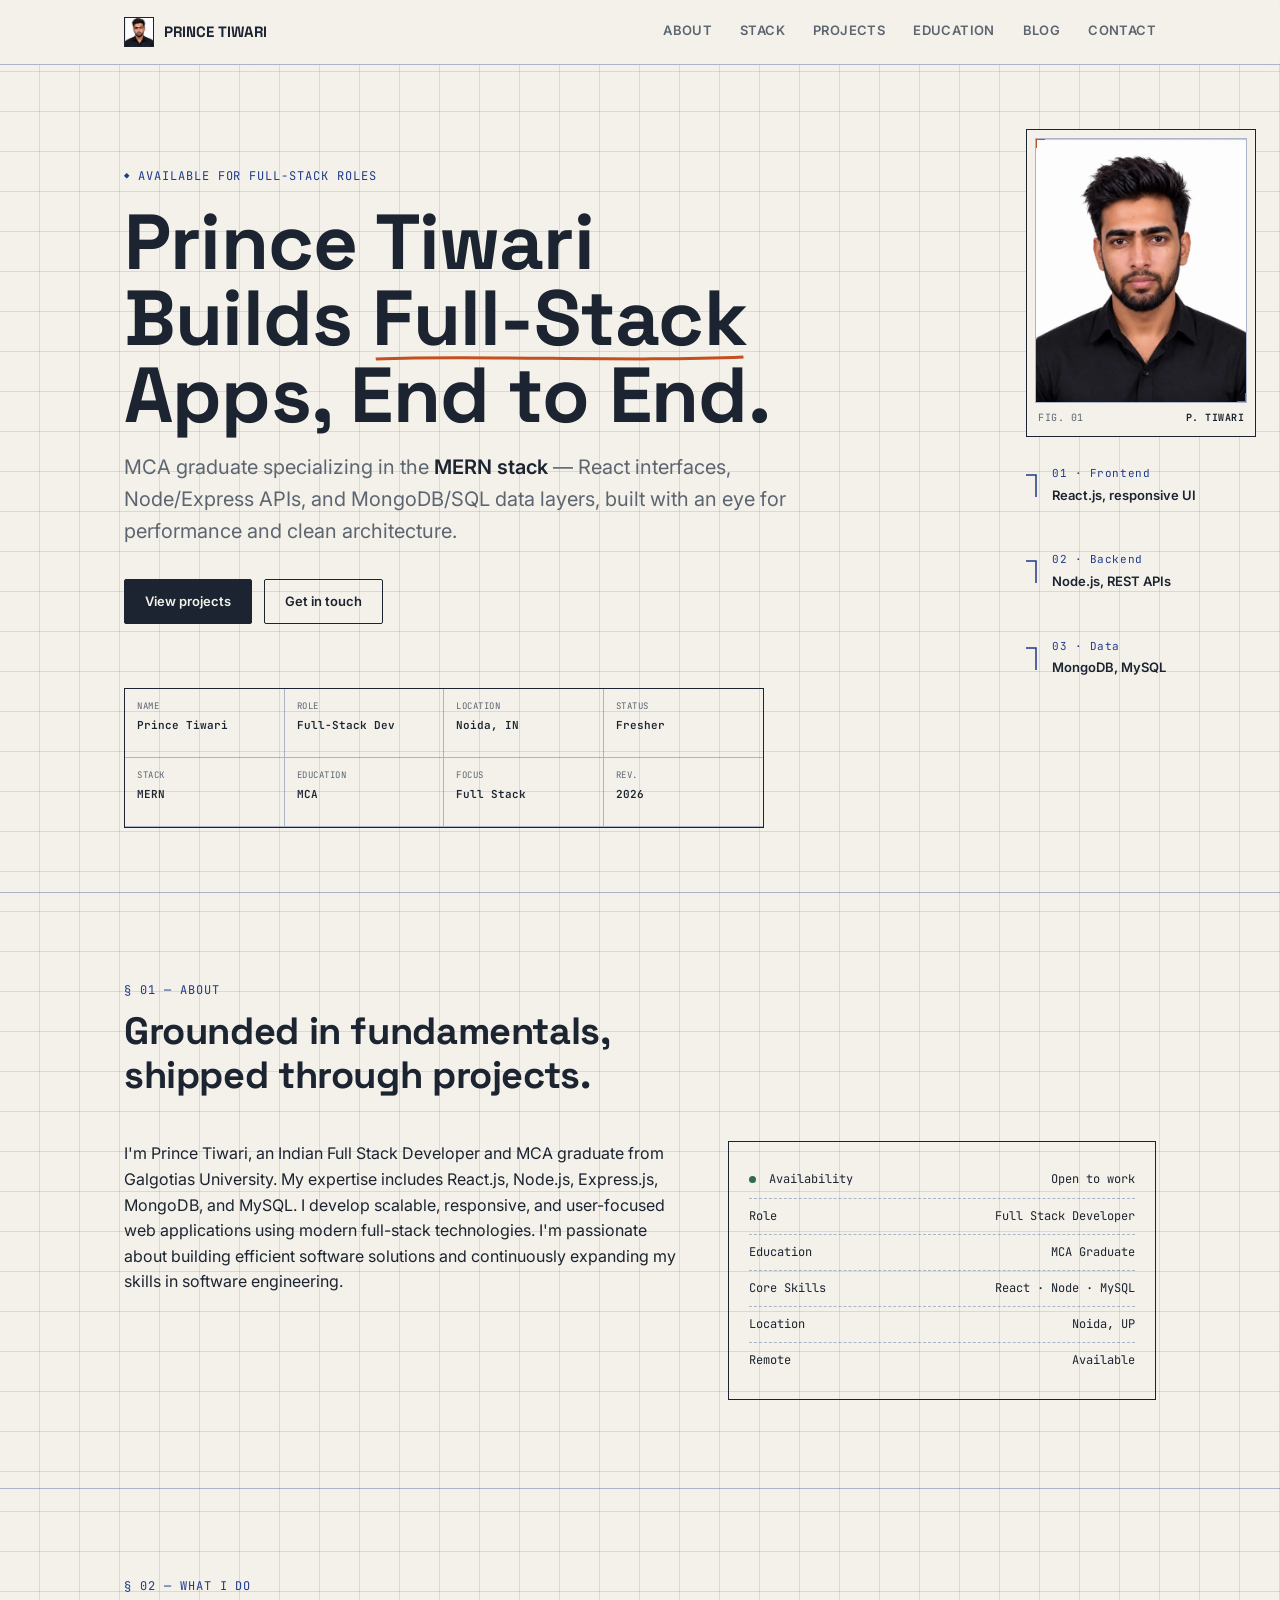
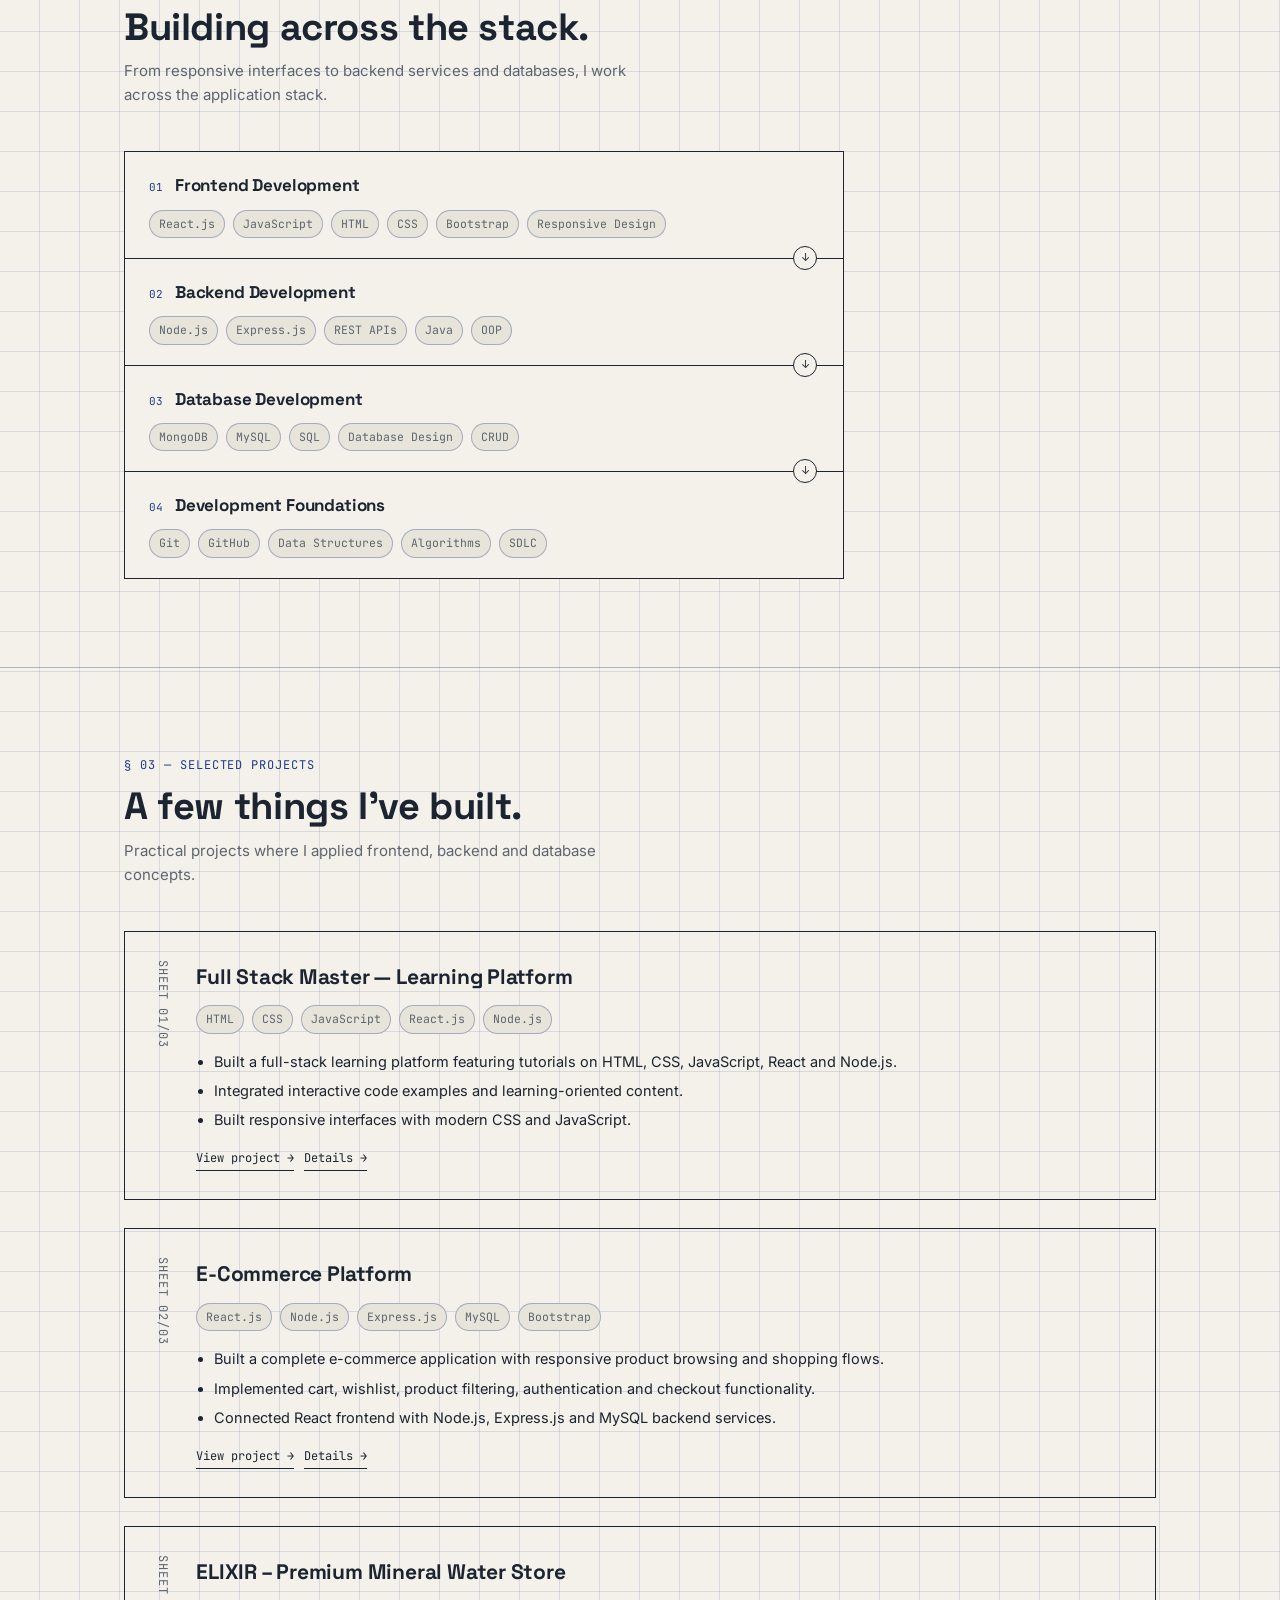
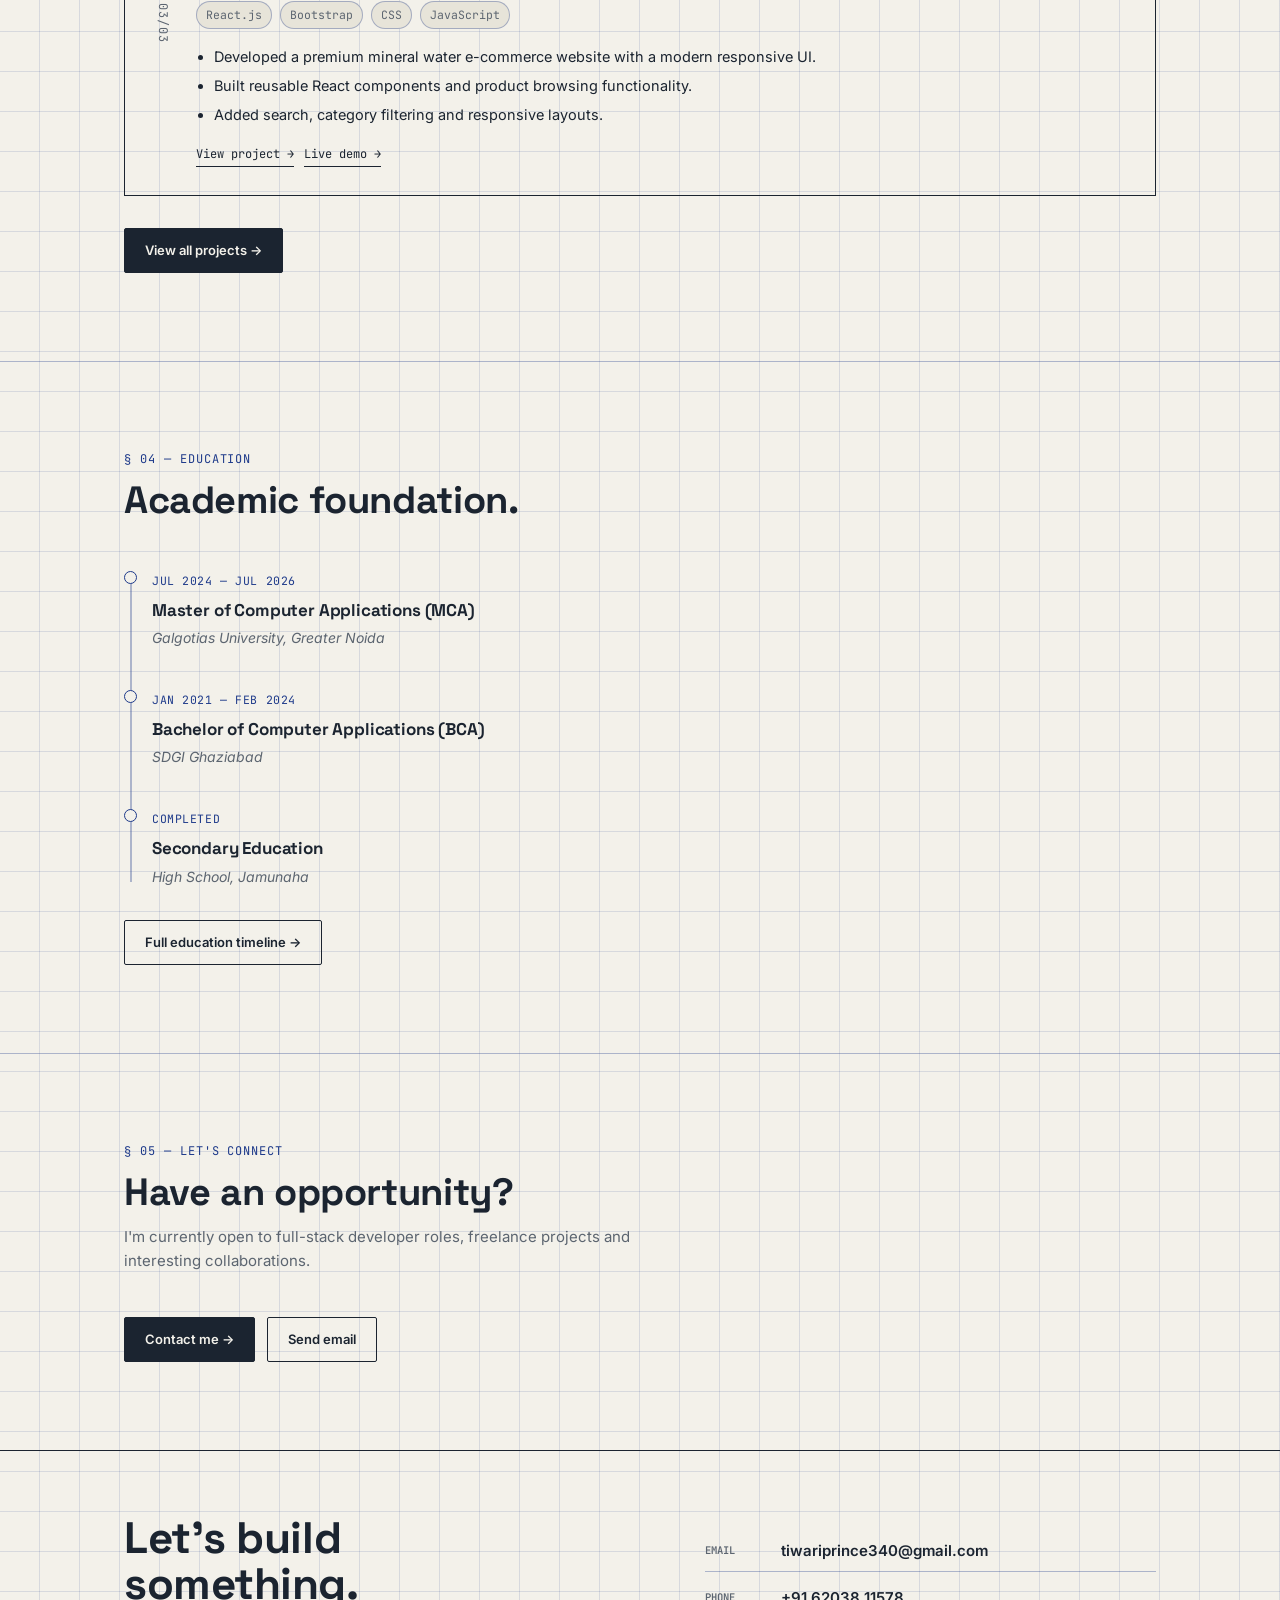
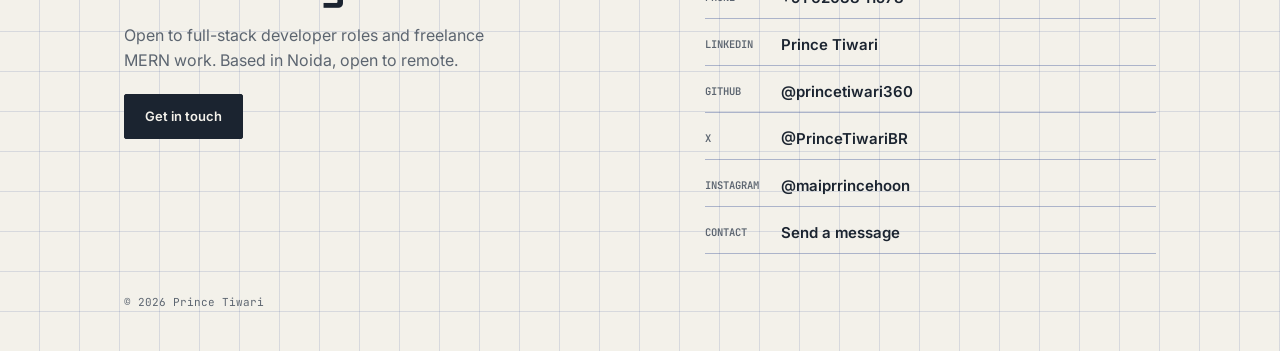
==== commit ad758472: "Update GitHub link with additional attributes" ====
--- a/index.html
+++ b/index.html
@@ -1003,9 +1003,20 @@
           Prince Tiwari
 
         </a>
-        <a href="https://github.com/PRINCETIWARI360" target="_blank">
-         GitHub
-        </a>
+    
+        <a
+          href="https://github.com/PRINCETIWARI360"
+          target="_blank"
+          rel="noopener noreferrer"
+        >
+
+          <span class="k">
+            GitHub
+          </span>
+          @princetiwari360
+
+        </a>
+
 
 
         <a
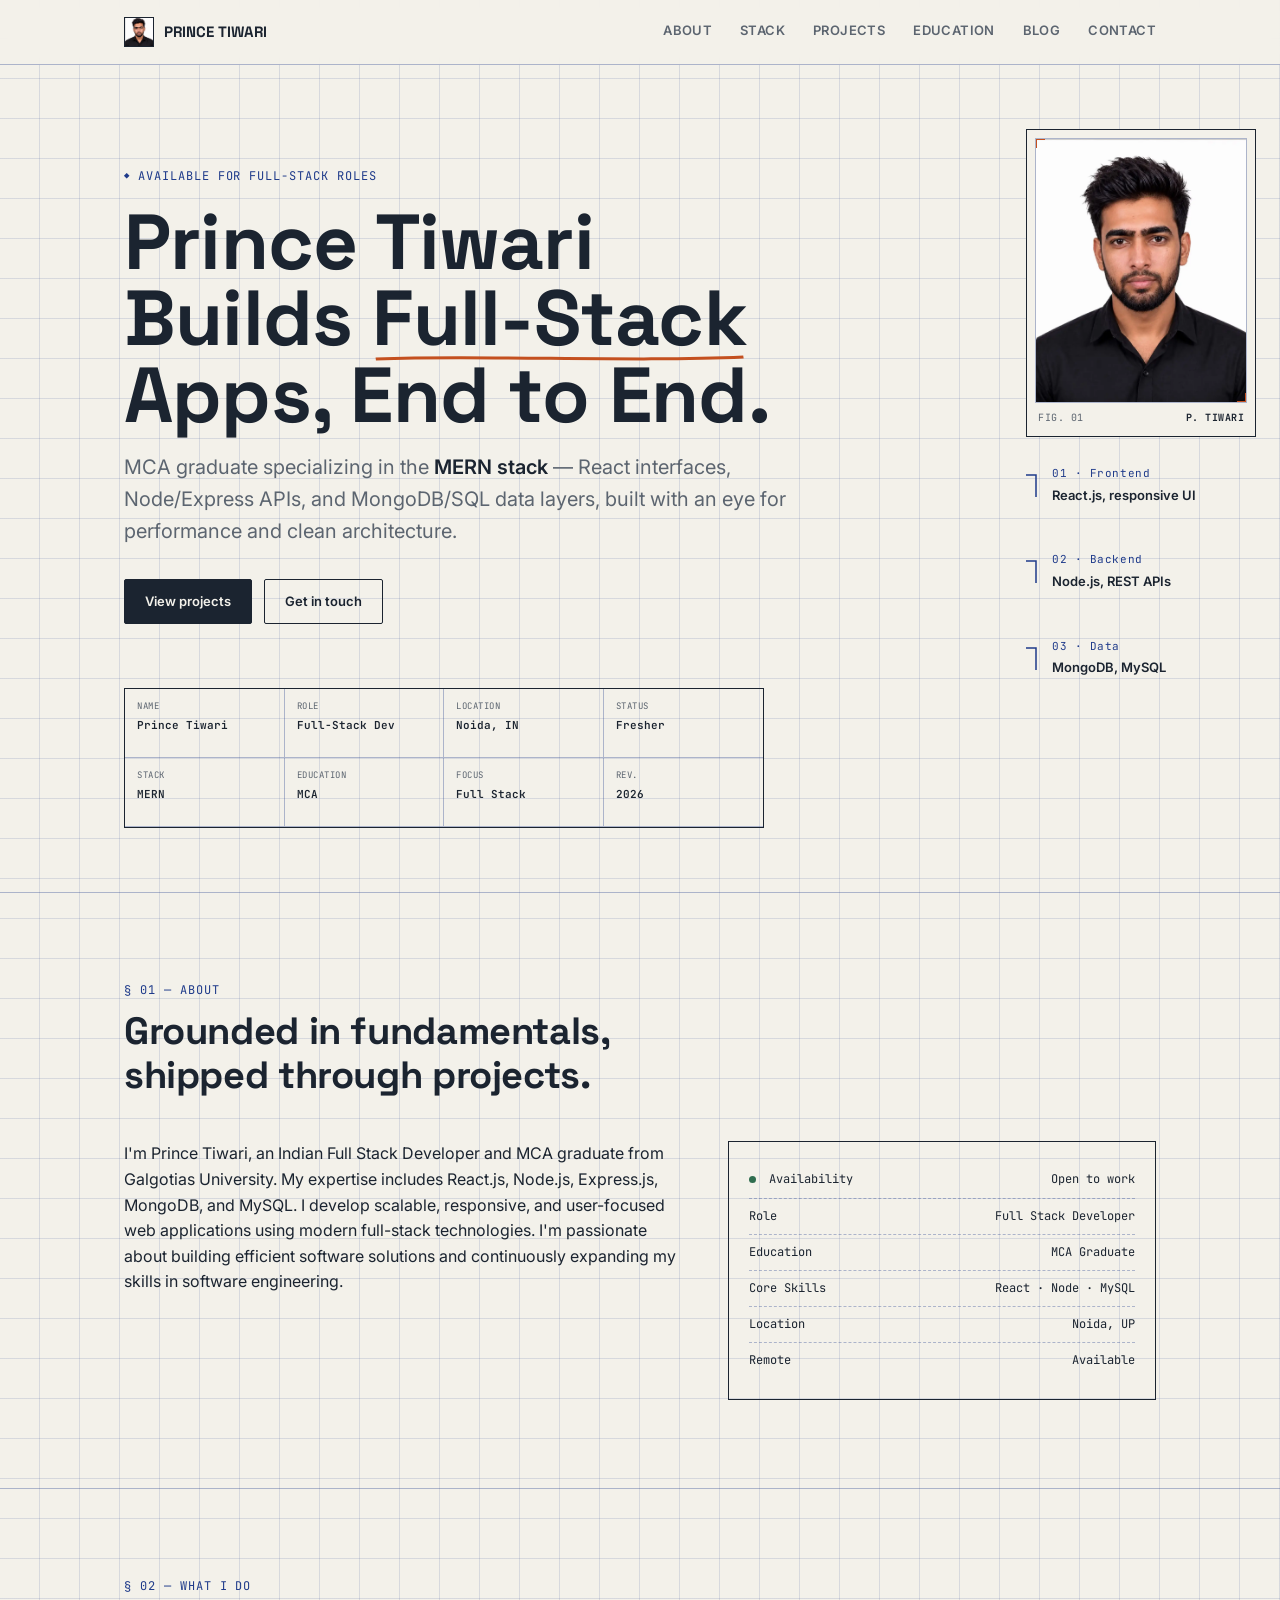
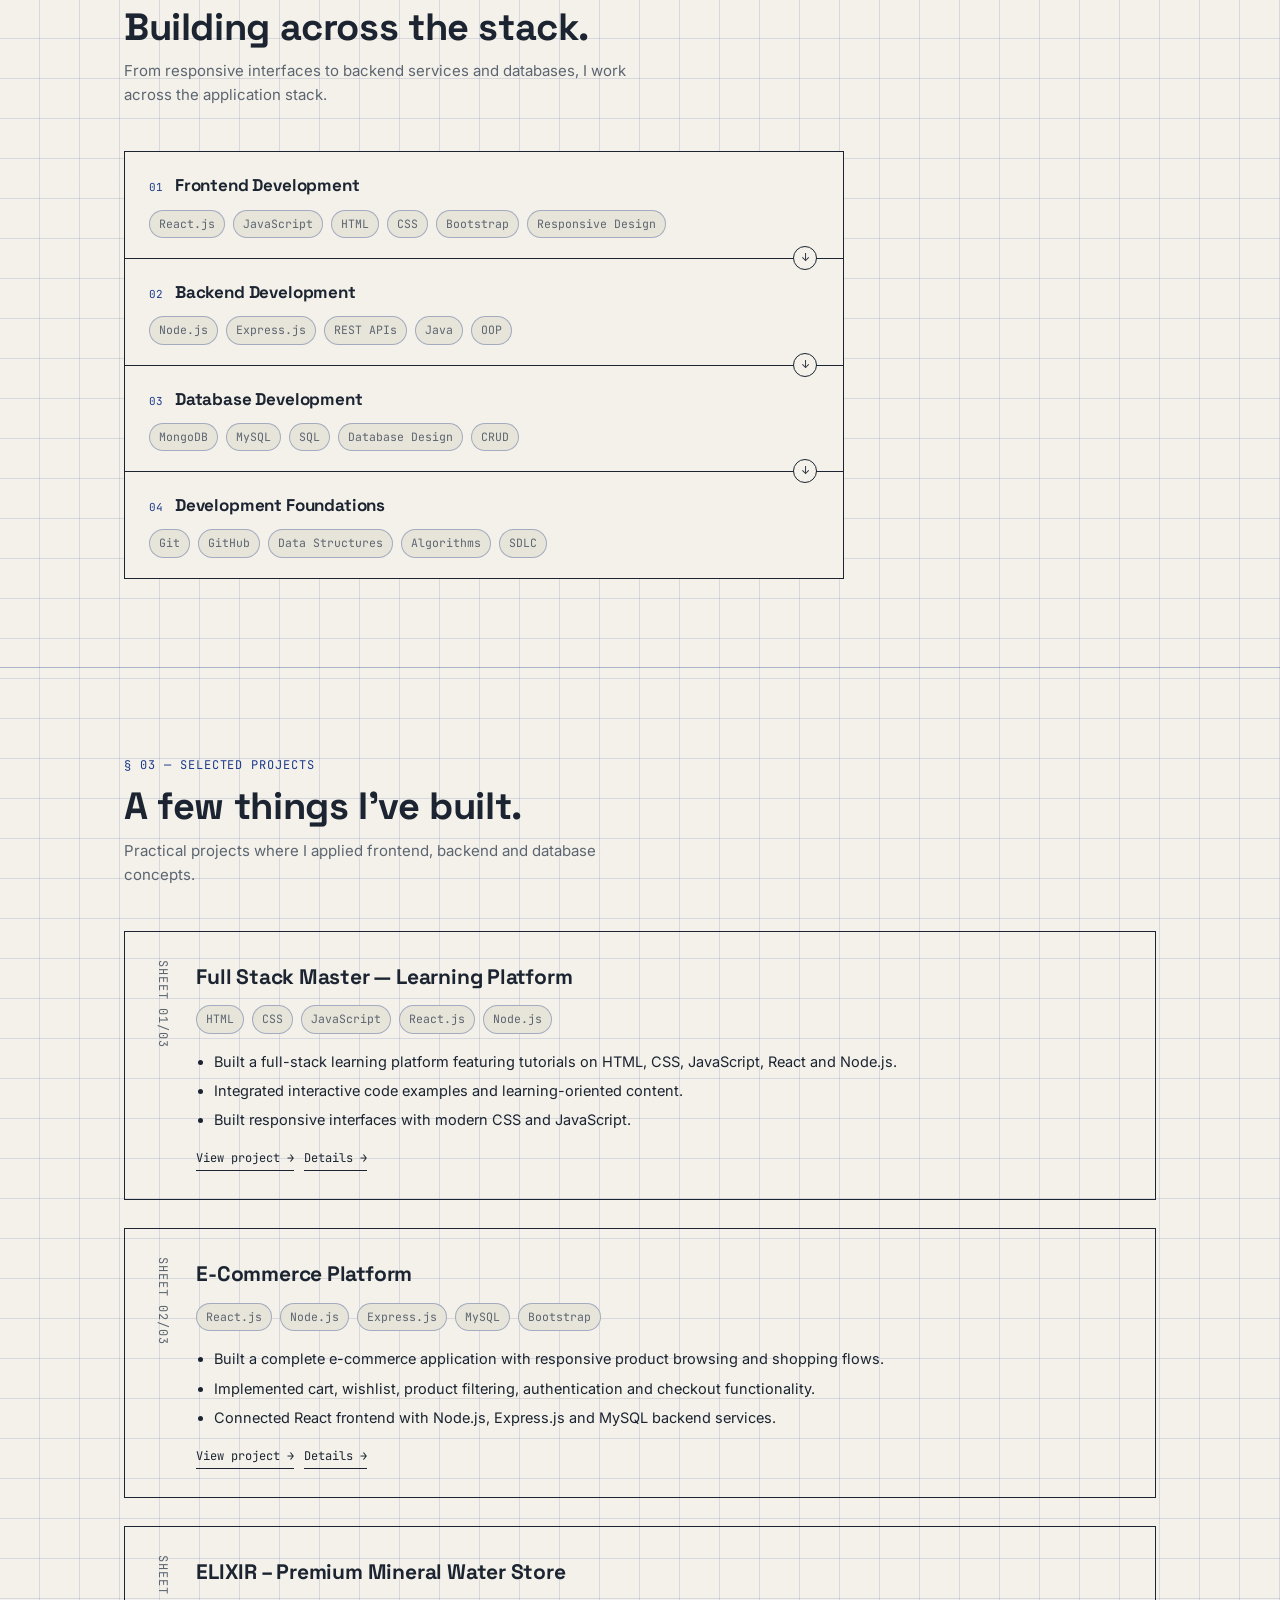
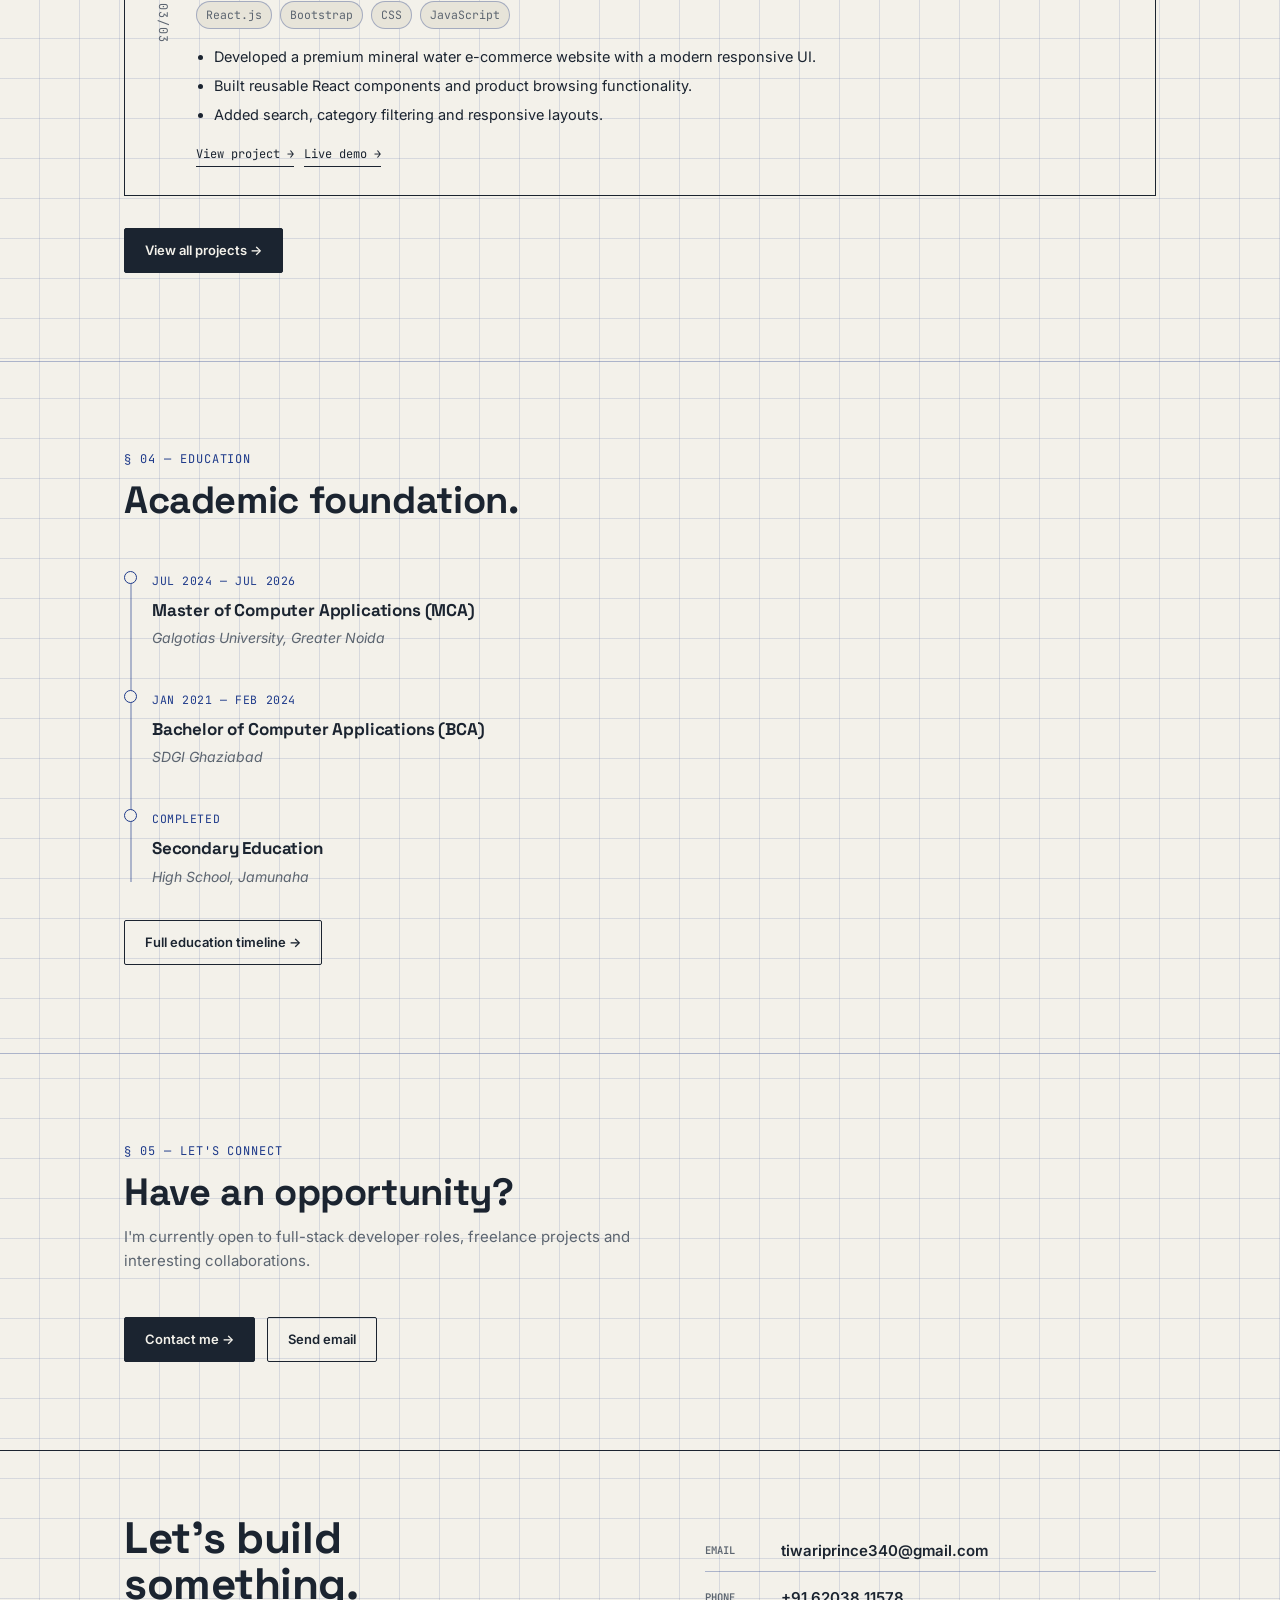
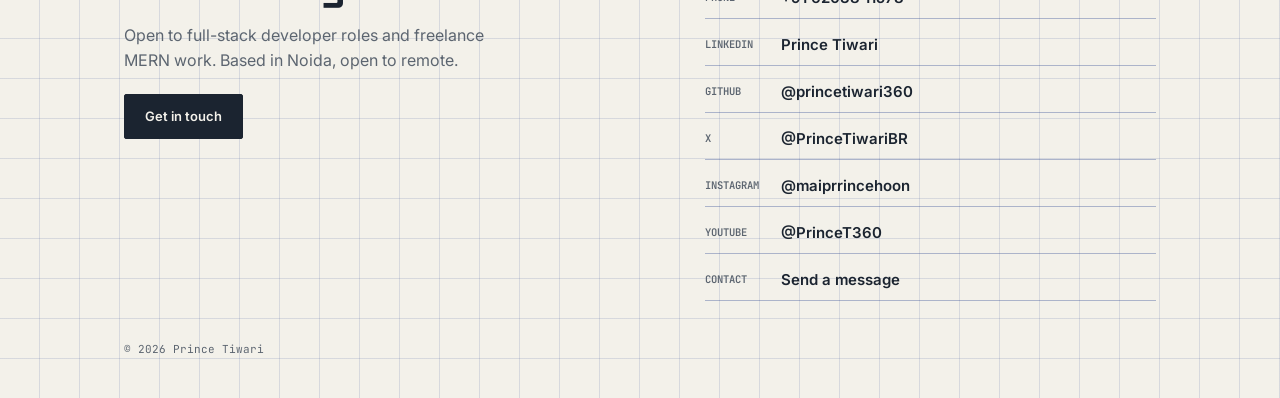
==== commit 2f4df5fb: "Add YouTube link to index.html" ====
--- a/index.html
+++ b/index.html
@@ -59,6 +59,7 @@
       "https://x.com/PrinceTiwariBR",
       "https://instagram.com/maiprrincehoon",
       "https://www.facebook.com/profile.php?id=100018404438643"
+       "https://www.youtube.com/@PrinceT360"
     ]
   }
   </script>
@@ -1047,6 +1048,19 @@
           @maiprrincehoon
 
         </a>
+        <a
+          href="https://www.youtube.com/@PrinceT360"
+          target="_blank"
+          rel="noopener noreferrer"
+        >
+
+          <span class="k">
+            Youtube
+          </span>
+
+          @PrinceT360
+
+        </a>
 
 
         <a href="contact.html">
@@ -1076,6 +1090,23 @@
   </div>
 
 </footer>
+<script>
+document.addEventListener('contextmenu', function (e) {
+  e.preventDefault();
+});
+
+document.addEventListener('keydown', function (e) {
+  if (
+    e.key === 'F12' ||
+    (e.ctrlKey && e.shiftKey && ['I', 'J', 'C'].includes(e.key.toUpperCase())) ||
+    (e.metaKey && e.altKey && ['I', 'J', 'C'].includes(e.key.toUpperCase())) ||
+    (e.ctrlKey && e.key.toUpperCase() === 'U') ||
+    (e.metaKey && e.key.toUpperCase() === 'U')
+  ) {
+    e.preventDefault();
+  }
+});
+</script>
 
 
 <script src="js/main.js"></script>
